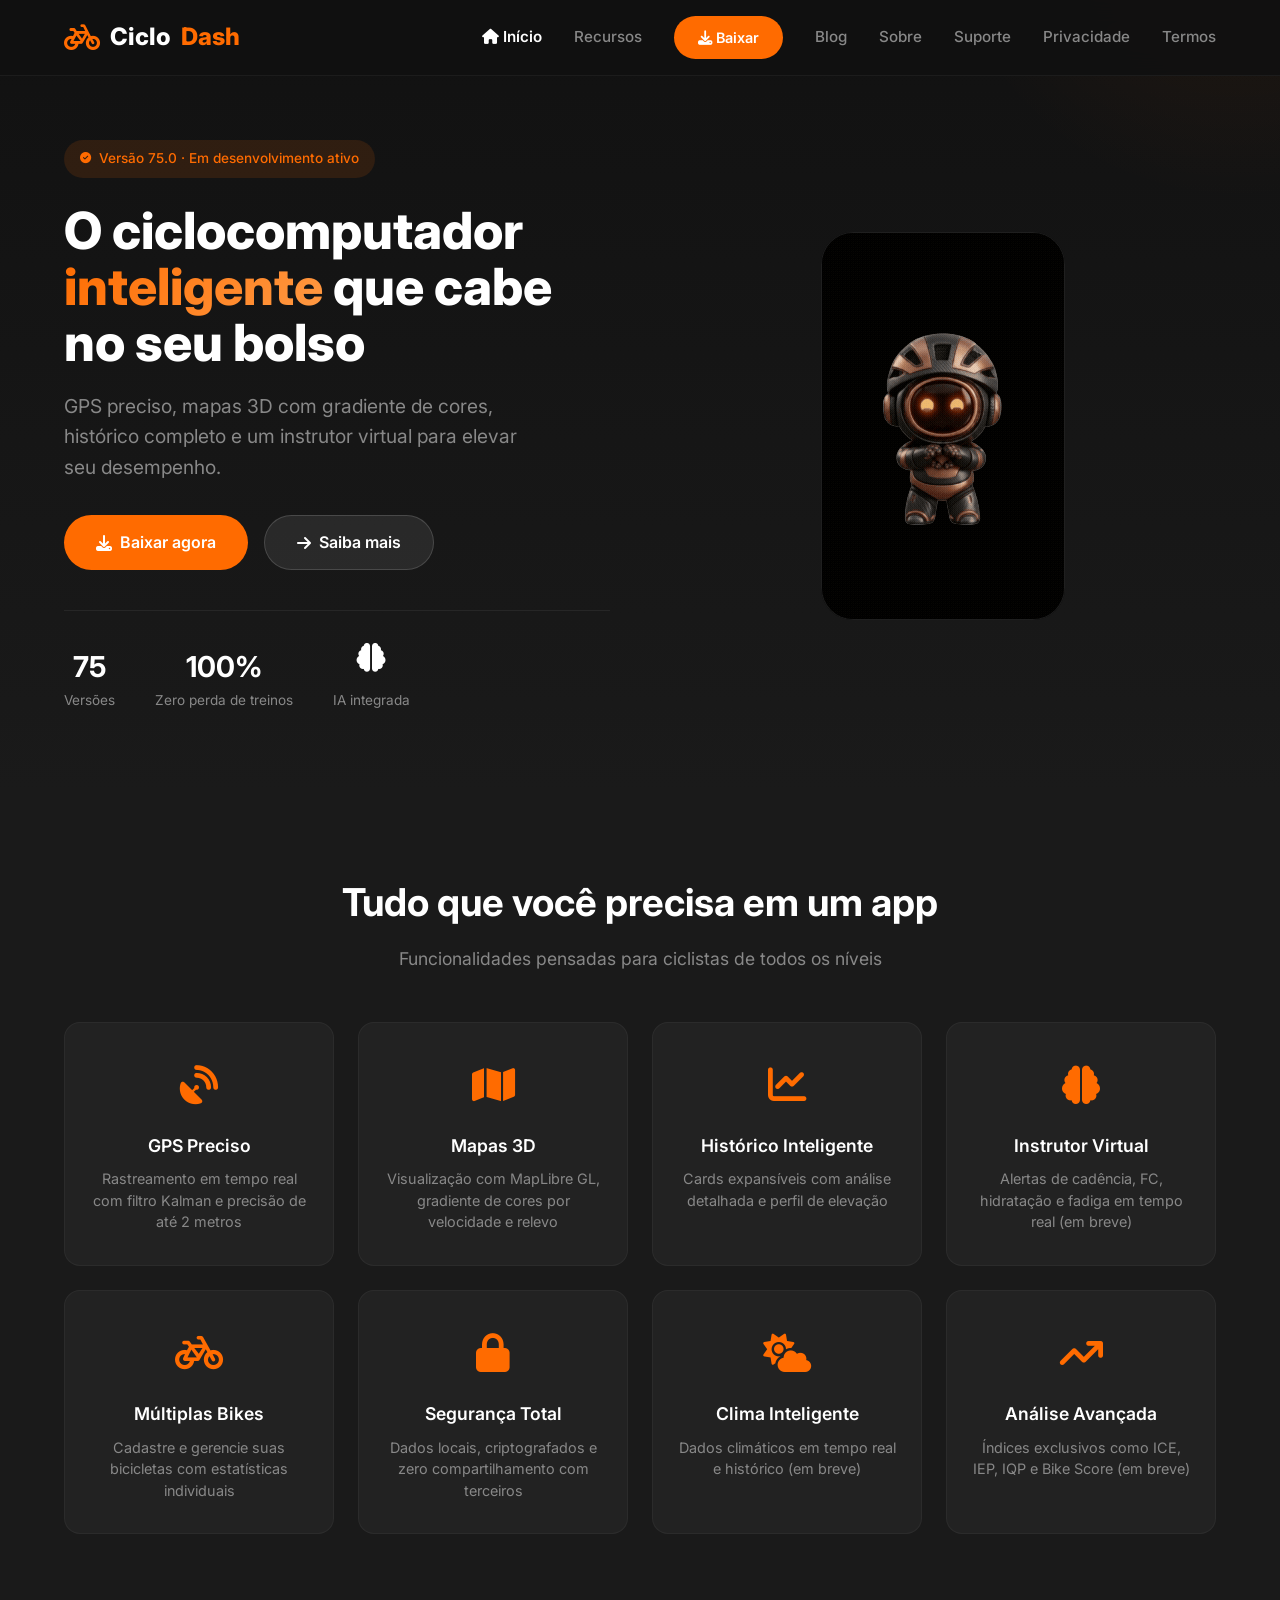
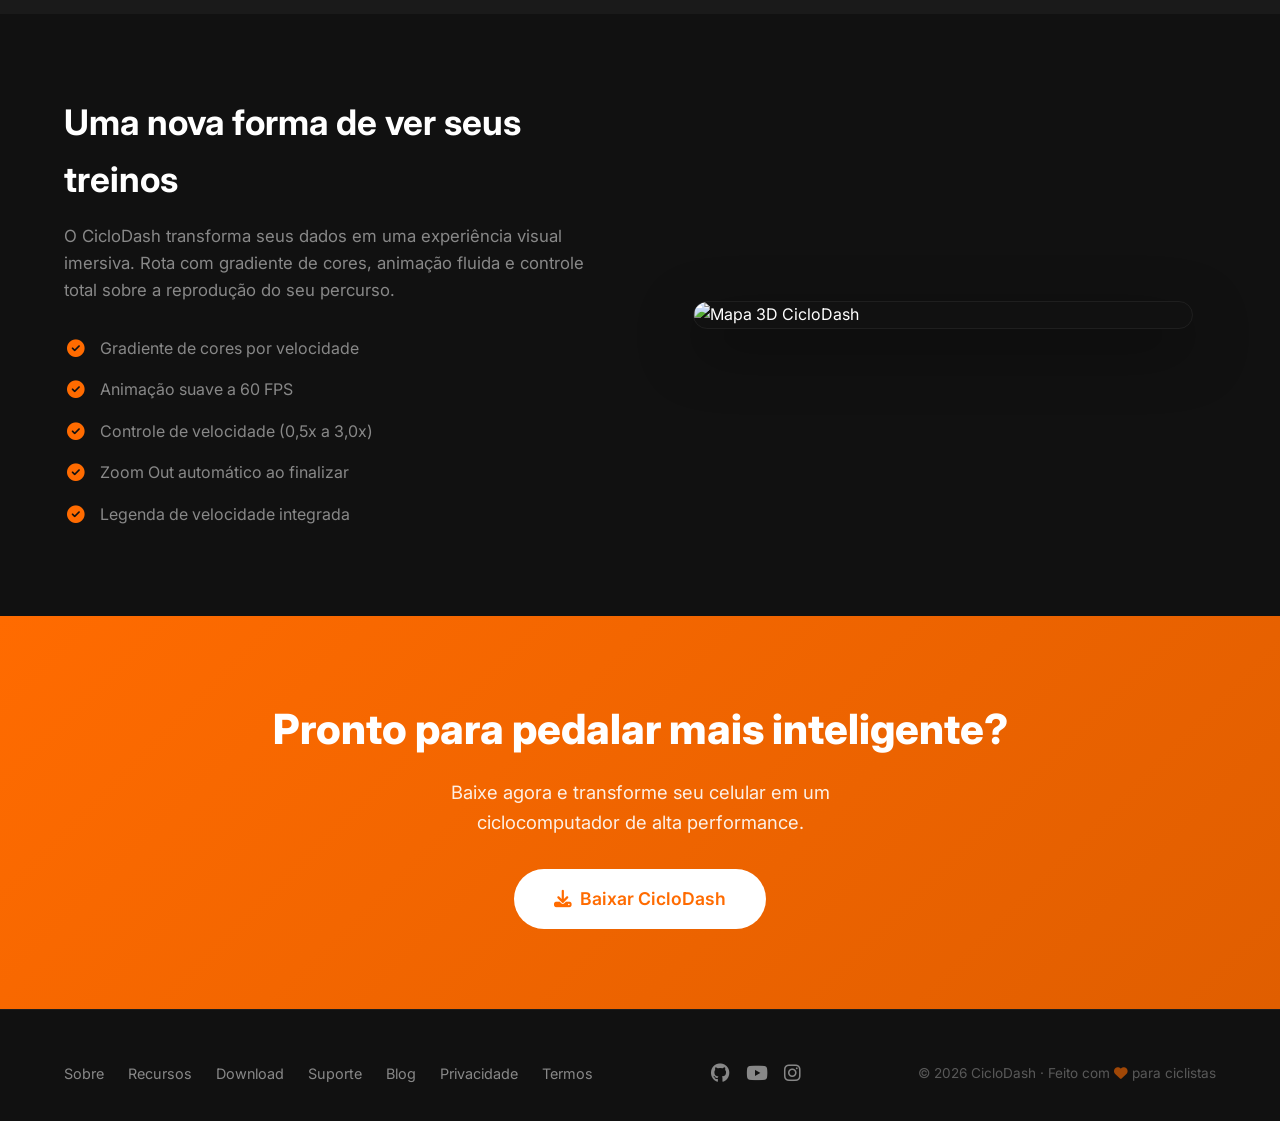
==== index.html @ 1cca7289 "Versão final do tradutor escuro sem barra branca" ====
<!DOCTYPE html>
<html lang="pt-BR">

<!-- ════════════════════════════════════════════════════════════
HEADER
════════════════════════════════════════════════════════════ -->

<head>
    <meta property="og:title" content="CicloDash - Ciclocomputador Inteligente" />
    <meta property="og:description"
        content="GPS preciso, mapas 3D com gradiente de cores e IA para elevar seu desempenho." />
    <meta property="og:image" content="https://leivas.github.io/ciclodash-site/assets/images/app-screenshot.png" />
    <meta property="og:url" content="https://leivas.github.io/ciclodash-site/" />
    <meta charset="UTF-8" />
    <meta name="viewport" content="width=device-width, initial-scale=1.0" />
    <title>CicloDash · Ciclocomputador inteligente</title>
    <meta name="description"
        content="CicloDash é o ciclocomputador inteligente que cabe no seu bolso. GPS, mapas 3D, histórico e IA para ciclistas." />
    <link rel="icon" type="image/svg+xml" href="assets/favicon.svg" />

    <!-- Google Fonts -->
    <link rel="preconnect" href="https://fonts.googleapis.com" />
    <link rel="preconnect" href="https://fonts.gstatic.com" crossorigin />
    <link
        href="https://fonts.googleapis.com/css2?family=Inter:opsz,wght@14..32,400;14..32,600;14..32,700;14..32,800&display=swap"
        rel="stylesheet" />

    <!-- Font Awesome 6 (ícones) -->
    <link rel="stylesheet" href="https://cdnjs.cloudflare.com/ajax/libs/font-awesome/6.5.0/css/all.min.css" />

    <!-- CONEXÃO COM O ARQUIVO CSS EXTERNO (AQUI ESTÁ A CORREÇÃO) -->
    <link rel="stylesheet" href="css/style.css" />
</head>

<body>
    <header class="header">
        <div class="container">
            <a href="index.html" class="logo">
                <i class="fas fa-bicycle"></i>
                Ciclo<span>Dash</span>
            </a>
            <nav class="nav" id="mainNav">
                <a href="index.html" class="active"><i class="fas fa-house"></i> Início</a>
                <a href="recursos.html">Recursos</a>
                <a href="download.html" class="btn-nav"><i class="fas fa-download"></i> Baixar</a>
                <a href="blog.html">Blog</a>
                <a href="sobre.html">Sobre</a>
                <a href="suporte.html">Suporte</a>                
                <a href="privacidade.html">Privacidade</a>
                <a href="termos.html">Termos</a>
            </nav>
            <button class="mobile-toggle" id="mobileToggle" aria-label="Menu">
                <i class="fas fa-bars"></i>
            </button>
        </div>
    </header>

    <!-- ════════════════════════════════════════════════════════════
         HERO
         ════════════════════════════════════════════════════════════ -->
    <section class="hero">
        <div class="container">
            <div class="hero-content">
                <div class="hero-badge">
                    <i class="fas fa-circle-check"></i>
                    Versão 75.0 · Em desenvolvimento ativo
                </div>

                <h1>
                    O ciclocomputador<br />
                    <span class="highlight">inteligente</span> que cabe<br />
                    no seu bolso
                </h1>

                <p>
                    GPS preciso, mapas 3D com gradiente de cores, histórico completo
                    e um instrutor virtual para elevar seu desempenho.
                </p>

                <div class="hero-actions">
                    <a href="download.html" class="btn btn-primary">
                        <i class="fas fa-download"></i> Baixar agora
                    </a>
                    <a href="recursos.html" class="btn btn-secondary">
                        <i class="fas fa-arrow-right"></i> Saiba mais
                    </a>
                </div>

                <div class="hero-stats">
                    <div class="stat">
                        <div class="stat-value">75</div>
                        <div class="stat-label">Versões</div>
                    </div>
                    <div class="stat">
                        <div class="stat-value">100%</div>
                        <div class="stat-label">Zero perda de treinos</div>
                    </div>
                    <div class="stat">
                        <span class="fi-icon"><i class="fas fa-brain"></i></span>
                        <div class="stat-label">IA integrada</div>
                    </div>
                </div>
            </div>

            <div class="hero-image">
                <div class="gif-wrapper">
                    <img src="assets/images/gifs/Gif_5.gif" alt="CicloDash app animado" class="phone-mockup" />
                </div>
            </div>
        </div>
    </section>

    <!-- ════════════════════════════════════════════════════════════
         FEATURES
         ════════════════════════════════════════════════════════════ -->
    <section class="features">
        <div class="container">
            <div class="section-header">
                <h2>Tudo que você precisa em um app</h2>
                <p>Funcionalidades pensadas para ciclistas de todos os níveis</p>
            </div>

            <div class="features-grid">
                <div class="feature-card">
                    <span class="icon"><i class="fas fa-satellite-dish"></i></span>
                    <h3>GPS Preciso</h3>
                    <p>Rastreamento em tempo real com filtro Kalman e precisão de até 2 metros</p>
                </div>

                <div class="feature-card">
                    <span class="icon"><i class="fas fa-map"></i></span>
                    <h3>Mapas 3D</h3>
                    <p>Visualização com MapLibre GL, gradiente de cores por velocidade e relevo</p>
                </div>

                <div class="feature-card">
                    <span class="icon"><i class="fas fa-chart-line"></i></span>
                    <h3>Histórico Inteligente</h3>
                    <p>Cards expansíveis com análise detalhada e perfil de elevação</p>
                </div>

                <div class="feature-card">
                    <span class="icon"><i class="fas fa-brain"></i></span>
                    <h3>Instrutor Virtual</h3>
                    <p>Alertas de cadência, FC, hidratação e fadiga em tempo real (em breve)</p>
                </div>

                <div class="feature-card">
                    <span class="icon"><i class="fas fa-bicycle"></i></span>
                    <h3>Múltiplas Bikes</h3>
                    <p>Cadastre e gerencie suas bicicletas com estatísticas individuais</p>
                </div>

                <div class="feature-card">
                    <span class="icon"><i class="fas fa-lock"></i></span>
                    <h3>Segurança Total</h3>
                    <p>Dados locais, criptografados e zero compartilhamento com terceiros</p>
                </div>

                <div class="feature-card">
                    <span class="icon"><i class="fas fa-cloud-sun"></i></span>
                    <h3>Clima Inteligente</h3>
                    <p>Dados climáticos em tempo real e histórico (em breve)</p>
                </div>

                <div class="feature-card">
                    <span class="icon"><i class="fas fa-arrow-trend-up"></i></span>
                    <h3>Análise Avançada</h3>
                    <p>Índices exclusivos como ICE, IEP, IQP e Bike Score (em breve)</p>
                </div>
            </div>
        </div>
    </section>

    <!-- ════════════════════════════════════════════════════════════
         SCREENSHOT
         ════════════════════════════════════════════════════════════ -->
    <section class="screenshot-section">
        <div class="container">
            <div class="content">
                <h2>Uma nova forma de ver seus treinos</h2>
                <p>
                    O CicloDash transforma seus dados em uma experiência visual imersiva.
                    Rota com gradiente de cores, animação fluida e controle total sobre
                    a reprodução do seu percurso.
                </p>

                <ul class="feature-list">
                    <li><i class="fas fa-check-circle"></i> Gradiente de cores por velocidade</li>
                    <li><i class="fas fa-check-circle"></i> Animação suave a 60 FPS</li>
                    <li><i class="fas fa-check-circle"></i> Controle de velocidade (0,5x a 3,0x)</li>
                    <li><i class="fas fa-check-circle"></i> Zoom Out automático ao finalizar</li>
                    <li><i class="fas fa-check-circle"></i> Legenda de velocidade integrada</li>
                </ul>
            </div>

            <div class="image">
                <img src="assets/images/map-preview.png" alt="Mapa 3D CicloDash" />
            </div>
        </div>
    </section>

    <!-- ════════════════════════════════════════════════════════════
         CTA
         ════════════════════════════════════════════════════════════ -->
    <section class="cta-section">
        <div class="container">
            <h2>Pronto para pedalar mais inteligente?</h2>
            <p>Baixe agora e transforme seu celular em um ciclocomputador de alta performance.</p>
            <a href="download.html" class="btn">
                <i class="fas fa-download"></i> Baixar CicloDash
            </a>
        </div>
    </section>
    <!-- ════════════════════════════════════════════════════════════
             FOOTER
             ════════════════════════════════════════════════════════════ -->
    <footer class="footer">
        <div class="container">
            <div class="footer-links">
                <a href="sobre.html">Sobre</a>
                <a href="recursos.html">Recursos</a>
                <a href="download.html">Download</a>
                <a href="suporte.html">Suporte</a>
                <a href="blog.html">Blog</a>
                <a href="privacidade.html">Privacidade</a>
                <a href="termos.html">Termos</a>
            </div>

            <div class="footer-social">
                <a href="#" aria-label="GitHub"><i class="fab fa-github"></i></a>
                <a href="#" aria-label="YouTube"><i class="fab fa-youtube"></i></a>
                <a href="#" aria-label="Instagram"><i class="fab fa-instagram"></i></a>
            </div>

            <div class="footer-copy">
                &copy; 2026 CicloDash · Feito com <i class="fas fa-heart" style="color:var(--orange);"></i> para
                ciclistas
            </div>
        </div>
    </footer>

    <!-- ════════════════════════════════════════════════════════════
         JAVASCRIPT
         ════════════════════════════════════════════════════════════ -->
    <script>
        // ─── MENU MOBILE ──────────────────────────────────────────
        const mobileToggle = document.getElementById('mobileToggle');
        const mainNav = document.getElementById('mainNav');

        mobileToggle.addEventListener('click', () => {
            mainNav.classList.toggle('open');
        });

        // Fecha o menu ao clicar em um link
        document.querySelectorAll('.nav a').forEach(link => {
            link.addEventListener('click', () => {
                mainNav.classList.remove('open');
            });
        });

        // ─── ANIMAÇÃO DE ENTRADA DOS CARDS ──────────────────────
        const observer = new IntersectionObserver((entries) => {
            entries.forEach((entry, index) => {
                if (entry.isIntersecting) {
                    setTimeout(() => {
                        entry.target.style.opacity = '1';
                        entry.target.style.transform = 'translateY(0)';
                    }, index * 80);
                }
            });
        }, { threshold: 0.1 });

        document.querySelectorAll('.feature-card').forEach((card, i) => {
            card.style.opacity = '0';
            card.style.transform = 'translateY(24px)';
            card.style.transition = 'opacity 0.6s ease, transform 0.6s ease';
            observer.observe(card);
        });

        // ─── HERO BADGE ANIMATION ────────────────────────────────
        console.log('🚴 CicloDash · O ciclocomputador inteligente');
        console.log('📊 Versão 75.0 · Em desenvolvimento ativo');
        console.log('🔗 https://ciclodash.com.br');
    </script>

</body>

</html>
---- css/style.css ----
/* ─── CORREÇÃO BACKDROP-FILTER (SAFARI) ─────────────────────── */
.header {
    -webkit-backdrop-filter: blur(12px);
    backdrop-filter: blur(12px);
}

/* ─── RESET E VARIÁVEIS ──────────────────────────────────────── */
* {
    margin: 0;
    padding: 0;
    box-sizing: border-box;
}

:root {
    --orange: #FF6B00;
    --orange-hover: #E05E00;
    --black: #111111;
    --dark: #1A1A1A;
    --gray: #444444;
    --gray-light: #888888;
    --white: #FFFFFF;
    --off-white: #F5F5F5;
    --radius: 16px;
    --radius-sm: 8px;
    --shadow: 0 8px 32px rgba(0, 0, 0, 0.15);
    --transition: all 0.3s ease;
}

/* ─── DESTAQUE DO MENU ATIVO ────────────────────────────────── */
.nav a.active {
    color: var(--white);
    font-weight: 600;
}

html {
    scroll-behavior: smooth;
}

body {
    font-family: 'Inter', -apple-system, BlinkMacSystemFont, sans-serif;
    background: var(--black);
    color: var(--white);
    line-height: 1.6;
    -webkit-font-smoothing: antialiased;
}

a {
    color: var(--orange);
    text-decoration: none;
    transition: var(--transition);
}

a:hover {
    color: var(--orange-hover);
}

.container {
    max-width: 1200px;
    margin: 0 auto;
    padding: 0 24px;
}

/* ─── BOTÕES (GLOBAL) ────────────────────────────────────────── */
.btn {
    display: inline-flex;
    align-items: center;
    gap: 8px;
    padding: 14px 32px;
    border-radius: 50px;
    font-weight: 600;
    font-size: 1rem;
    border: none;
    cursor: pointer;
    transition: var(--transition);
    text-decoration: none;
}

.btn-primary {
    background: var(--orange);
    color: var(--white);
}

.btn-primary:hover {
    background: var(--orange-hover);
    color: var(--white);
    transform: translateY(-2px);
    box-shadow: 0 8px 24px rgba(255, 107, 0, 0.35);
}

.btn-secondary {
    background: rgba(255, 255, 255, 0.08);
    color: var(--white);
    border: 1px solid rgba(255, 255, 255, 0.15);
}

.btn-secondary:hover {
    background: rgba(255, 255, 255, 0.15);
    color: var(--white);
}

.btn-outline {
    background: transparent;
    color: var(--orange);
    border: 2px solid var(--orange);
}

.btn-outline:hover {
    background: var(--orange);
    color: var(--white);
}

/* ─── HEADER (GLOBAL) ────────────────────────────────────────── */
.header {
    position: fixed;
    top: 0;
    left: 0;
    right: 0;
    z-index: 1000;
    background: rgba(17, 17, 17, 0.92);
    border-bottom: 1px solid rgba(255, 255, 255, 0.05);
    padding: 16px 0;
}

.header .container {
    display: flex;
    align-items: center;
    justify-content: space-between;
}

.logo {
    display: flex;
    align-items: center;
    gap: 10px;
    font-size: 1.5rem;
    font-weight: 800;
    color: var(--white);
    text-decoration: none;
}

.logo i {
    color: var(--orange);
    font-size: 1.8rem;
}

.logo span {
    color: var(--orange);
}

.nav {
    display: flex;
    align-items: center;
    gap: 32px;
}

.nav a {
    color: var(--gray-light);
    font-weight: 500;
    font-size: 0.95rem;
    transition: var(--transition);
}

.nav a:hover {
    color: var(--white);
}

.nav .btn-nav {
    padding: 10px 24px;
    border-radius: 50px;
    background: var(--orange);
    color: var(--white);
    font-weight: 600;
    font-size: 0.9rem;
    transition: var(--transition);
}

.nav .btn-nav:hover {
    background: var(--orange-hover);
    transform: translateY(-1px);
}

.mobile-toggle {
    display: none;
    font-size: 1.5rem;
    color: var(--white);
    background: none;
    border: none;
    cursor: pointer;
}

/* ─── PAGE HEADER (Para todas as páginas internas) ──────────── */
.page-header {
    padding: 130px 0 40px;
    background: var(--black);
    border-bottom: 1px solid rgba(255, 255, 255, 0.05);
}

.page-header .breadcrumb {
    color: var(--gray-light);
    font-size: 0.9rem;
    margin-bottom: 12px;
}

.page-header .breadcrumb a {
    color: var(--gray-light);
}

.page-header .breadcrumb a:hover {
    color: var(--white);
}

.page-header h1 {
    font-size: 2.8rem;
    font-weight: 800;
    margin-bottom: 8px;
}

.page-header p {
    font-size: 1.15rem;
    color: var(--gray-light);
    max-width: 600px;
}

/* ─── HERO (Index) ───────────────────────────────────────────── */
.hero {
    padding: 140px 0 80px;
    background: linear-gradient(180deg, var(--black) 0%, var(--dark) 100%);
    position: relative;
    overflow: hidden;
}

.hero::before {
    content: '';
    position: absolute;
    top: -50%;
    right: -20%;
    width: 600px;
    height: 600px;
    background: radial-gradient(circle, rgba(255, 107, 0, 0.08) 0%, transparent 70%);
    border-radius: 50%;
    pointer-events: none;
}

.hero .container {
    display: grid;
    grid-template-columns: 1fr 1fr;
    gap: 60px;
    align-items: center;
    position: relative;
    z-index: 1;
}

.hero-content h1 {
    font-size: 3.2rem;
    font-weight: 800;
    line-height: 1.1;
    margin-bottom: 20px;
}

.hero-content h1 .highlight {
    background: linear-gradient(135deg, var(--orange), #FF9A44);
    -webkit-background-clip: text;
    -webkit-text-fill-color: transparent;
    background-clip: text;
}

.hero-content p {
    font-size: 1.2rem;
    color: var(--gray-light);
    max-width: 480px;
    margin-bottom: 32px;
}

.hero-actions {
    display: flex;
    flex-wrap: wrap;
    gap: 16px;
}

.hero-badge {
    display: inline-flex;
    align-items: center;
    gap: 8px;
    background: rgba(255, 107, 0, 0.12);
    color: var(--orange);
    padding: 8px 16px;
    border-radius: 50px;
    font-size: 0.85rem;
    font-weight: 500;
    margin-bottom: 24px;
}

.hero-badge i {
    font-size: 0.7rem;
}

.hero-stats {
    display: flex;
    gap: 40px;
    margin-top: 40px;
    padding-top: 32px;
    border-top: 1px solid rgba(255, 255, 255, 0.06);
}

.hero-stats .stat {
    text-align: left;
}

.hero-stats .stat-value {
    font-size: 1.8rem;
    font-weight: 700;
    color: var(--white);
}

.hero-stats .stat-label {
    font-size: 0.85rem;
    color: var(--gray-light);
}

.hero-image {
    display: flex;
    justify-content: center;
    align-items: center;
}

.hero-image .phone-mockup {
    width: 100%;
    max-width: 200px;
    border-radius: 32px;
    box-shadow: 0 20px 60px rgba(0, 0, 0, 0.5);
    border: 1px solid rgba(255, 255, 255, 0.06);
}

.gif-wrapper {
    background-color: #111111;
    /* Fundo preto igual ao do site */
    border-radius: 32px;
    display: inline-block;
    padding: 0;
    overflow: hidden;
    /* Para garantir que o wrapper fique centralizado igual ao texto */
    margin: 0 auto;
}

.gif-wrapper .phone-mockup {
    max-width: 270px;
    border-radius: 32px;
    display: block;
}

/* ─── FEATURES (Index) ───────────────────────────────────────── */
.features {
    padding: 80px 0;
    background: var(--dark);
}

.section-header {
    text-align: center;
    margin-bottom: 48px;
}

.section-header h2 {
    font-size: 2.4rem;
    font-weight: 700;
    margin-bottom: 12px;
}

.section-header p {
    color: var(--gray-light);
    font-size: 1.1rem;
    max-width: 600px;
    margin: 0 auto;
}

.features-grid {
    display: grid;
    grid-template-columns: repeat(4, 1fr);
    gap: 24px;
}

.feature-card {
    background: rgba(255, 255, 255, 0.04);
    border-radius: var(--radius);
    padding: 32px 24px;
    text-align: center;
    transition: var(--transition);
    border: 1px solid rgba(255, 255, 255, 0.04);
}

.feature-card:hover {
    background: rgba(255, 255, 255, 0.08);
    transform: translateY(-4px);
    border-color: rgba(255, 107, 0, 0.15);
}

.feature-card .icon {
    font-size: 2.4rem;
    color: var(--orange);
    margin-bottom: 16px;
    display: block;
}

.feature-card h3 {
    font-size: 1.1rem;
    font-weight: 600;
    margin-bottom: 8px;
}

.feature-card p {
    font-size: 0.9rem;
    color: var(--gray-light);
    line-height: 1.5;
}

/* ─── SCREENSHOT (Index) ─────────────────────────────────────── */
.screenshot-section {
    padding: 80px 0;
    background: var(--black);
}

.screenshot-section .container {
    display: grid;
    grid-template-columns: 1fr 1fr;
    gap: 60px;
    align-items: center;
}

.screenshot-section .content h2 {
    font-size: 2.2rem;
    font-weight: 700;
    margin-bottom: 16px;
}

.screenshot-section .content p {
    color: var(--gray-light);
    font-size: 1.05rem;
    margin-bottom: 24px;
}

.screenshot-section .content .feature-list {
    list-style: none;
    padding: 0;
}

.screenshot-section .content .feature-list li {
    padding: 8px 0;
    display: flex;
    align-items: center;
    gap: 12px;
    color: var(--gray-light);
}

.screenshot-section .content .feature-list li i {
    color: var(--orange);
    font-size: 1.1rem;
    width: 24px;
    text-align: center;
}

.screenshot-section .image {
    display: flex;
    justify-content: center;
}

.screenshot-section .image img {
    width: 100%;
    max-width: 500px;
    border-radius: 24px;
    box-shadow: 0 20px 60px rgba(0, 0, 0, 0.4);
    border: 1px solid rgba(255, 255, 255, 0.06);
}

/* ─── CTA (Index) ────────────────────────────────────────────── */
.cta-section {
    padding: 80px 0;
    background: linear-gradient(135deg, var(--orange), #E05E00);
    text-align: center;
}

.cta-section h2 {
    font-size: 2.6rem;
    font-weight: 800;
    margin-bottom: 16px;
}

.cta-section p {
    font-size: 1.15rem;
    opacity: 0.9;
    max-width: 500px;
    margin: 0 auto 32px;
}

.cta-section .btn {
    background: var(--white);
    color: var(--orange);
    font-size: 1.1rem;
    padding: 16px 40px;
}

.cta-section .btn:hover {
    background: var(--off-white);
    transform: translateY(-2px);
    box-shadow: 0 8px 32px rgba(0, 0, 0, 0.2);
}

.cta-section .btn i {
    font-size: 1.1rem;
}

/* ─── FOOTER (GLOBAL) ────────────────────────────────────────── */
.footer {
    padding: 48px 0 32px;
    background: var(--black);
    border-top: 1px solid rgba(255, 255, 255, 0.05);
}

.footer .container {
    display: flex;
    justify-content: space-between;
    align-items: center;
    flex-wrap: wrap;
    gap: 24px;
}

.footer-links {
    display: flex;
    gap: 24px;
}

.footer-links a {
    color: var(--gray-light);
    font-size: 0.9rem;
}

.footer-links a:hover {
    color: var(--white);
}

.footer-social {
    display: flex;
    gap: 16px;
}

.footer-social a {
    color: var(--gray-light);
    font-size: 1.2rem;
    transition: var(--transition);
}

.footer-social a:hover {
    color: var(--orange);
}

.footer-copy {
    color: var(--gray-light);
    font-size: 0.85rem;
    opacity: 0.6;
}

/* ─── ESTILOS PÁGINA SOBRE ───────────────────────────────────── */
.about-page {
    padding: 40px 0 80px;
}

.about-section {
    margin-bottom: 64px;
}

.about-section h2 {
    display: flex;
    align-items: center;
    gap: 12px;
    font-size: 2rem;
    font-weight: 700;
    margin-bottom: 24px;
}

.about-section h2 i {
    color: var(--orange);
}

.about-section>p {
    color: var(--gray-light);
    max-width: 700px;
}

.vision-box {
    background: rgba(255, 255, 255, 0.03);
    border-left: 4px solid var(--orange);
    padding: 24px;
    border-radius: 0 var(--radius) var(--radius) 0;
    margin-bottom: 24px;
}

.vision-box .quote {
    font-size: 1.3rem;
    font-weight: 600;
    color: var(--white);
    margin-bottom: 8px;
    font-style: italic;
}

.vision-box .author {
    color: var(--gray-light);
    font-size: 0.95rem;
}

.roadmap {
    display: flex;
    flex-direction: column;
    gap: 16px;
}

.roadmap-item {
    background: rgba(255, 255, 255, 0.03);
    border: 1px solid rgba(255, 255, 255, 0.06);
    border-radius: var(--radius);
    padding: 24px;
    transition: var(--transition);
}

.roadmap-item:hover {
    border-color: rgba(255, 107, 0, 0.15);
    background: rgba(255, 255, 255, 0.05);
}

.roadmap-item .version {
    display: inline-block;
    background: rgba(255, 107, 0, 0.1);
    color: var(--orange);
    font-weight: 600;
    font-size: 0.85rem;
    padding: 2px 12px;
    border-radius: 50px;
    margin-bottom: 8px;
}

.roadmap-item h4 {
    font-size: 1.15rem;
    margin-bottom: 4px;
}

.roadmap-item p {
    color: var(--gray-light);
    font-size: 0.95rem;
    margin-bottom: 12px;
}

.status {
    display: inline-flex;
    align-items: center;
    gap: 6px;
    font-size: 0.85rem;
    font-weight: 500;
}

.status.done {
    color: #4ade80;
}

.status.in-progress {
    color: #facc15;
}

.status.planning {
    color: var(--gray-light);
}

.tech-grid {
    display: grid;
    grid-template-columns: repeat(auto-fill, minmax(160px, 1fr));
    gap: 16px;
}

.tech-item {
    background: rgba(255, 255, 255, 0.03);
    border: 1px solid rgba(255, 255, 255, 0.06);
    border-radius: var(--radius);
    padding: 24px 16px;
    text-align: center;
    transition: var(--transition);
}

.tech-item:hover {
    border-color: rgba(255, 107, 0, 0.15);
}

.tech-item .tech-icon {
    font-size: 2rem;
    color: var(--orange);
    display: block;
    margin-bottom: 12px;
}

.tech-item h4 {
    font-size: 1rem;
    margin-bottom: 4px;
}

.tech-item p {
    color: var(--gray-light);
    font-size: 0.85rem;
}

.team-grid {
    display: grid;
    grid-template-columns: repeat(auto-fill, minmax(180px, 1fr));
    gap: 24px;
}

.team-member {
    background: rgba(255, 255, 255, 0.03);
    border: 1px solid rgba(255, 255, 255, 0.06);
    border-radius: var(--radius);
    padding: 32px 16px;
    text-align: center;
    transition: var(--transition);
}

.team-member:hover {
    border-color: rgba(255, 107, 0, 0.15);
    transform: translateY(-4px);
}

.team-member .avatar {
    font-size: 3rem;
    color: var(--gray);
    margin-bottom: 12px;
}

.team-member h4 {
    font-size: 1.1rem;
    margin-bottom: 4px;
}

.team-member p {
    color: var(--gray-light);
    font-size: 0.9rem;
}

/* ─── ESTILOS PÁGINA DOWNLOAD ────────────────────────────────── */
.download-page {
    padding: 40px 0 80px;
}

.download-grid {
    display: grid;
    grid-template-columns: repeat(2, 1fr);
    gap: 24px;
    margin-bottom: 48px;
}

.download-card {
    background: rgba(255, 255, 255, 0.03);
    border: 1px solid rgba(255, 255, 255, 0.06);
    border-radius: var(--radius);
    padding: 32px;
    transition: var(--transition);
    position: relative;
}

.download-card:hover {
    border-color: rgba(255, 107, 0, 0.15);
    background: rgba(255, 255, 255, 0.05);
    transform: translateY(-4px);
}

.download-card .icon {
    font-size: 2.5rem;
    color: var(--orange);
    display: block;
    margin-bottom: 12px;
}

.download-card .version-badge {
    display: inline-block;
    background: rgba(255, 255, 255, 0.06);
    padding: 2px 10px;
    border-radius: 50px;
    font-size: 0.75rem;
    color: var(--gray-light);
    position: absolute;
    top: 24px;
    right: 24px;
}

.download-card .version-badge i {
    margin-right: 4px;
}

.download-card h3 {
    font-size: 1.4rem;
    font-weight: 700;
    margin-bottom: 8px;
}

.download-card p {
    color: var(--gray-light);
    margin-bottom: 20px;
}

.btn-google {
    background: #1A1A1A;
    border: 1px solid rgba(255, 255, 255, 0.1);
    color: var(--white);
}

.btn-google:hover {
    background: #2A2A2A;
    color: var(--white);
}

.btn-apk {
    background: var(--orange);
    color: var(--white);
}

.btn-apk:hover {
    background: var(--orange-hover);
    color: var(--white);
}

.requirements {
    margin-bottom: 48px;
    background: rgba(255, 255, 255, 0.02);
    border-radius: var(--radius);
    padding: 32px;
    border: 1px solid rgba(255, 255, 255, 0.04);
}

.requirements h3 {
    display: flex;
    align-items: center;
    gap: 12px;
    font-size: 1.4rem;
    margin-bottom: 20px;
}

.requirements h3 i {
    color: var(--orange);
}

.req-grid {
    display: grid;
    grid-template-columns: repeat(auto-fill, minmax(200px, 1fr));
    gap: 12px;
}

.req-item {
    display: flex;
    align-items: center;
    gap: 12px;
    padding: 8px 12px;
    background: rgba(255, 255, 255, 0.02);
    border-radius: var(--radius-sm);
    color: var(--gray-light);
    font-size: 0.95rem;
}

.req-item i {
    color: var(--orange);
    width: 20px;
    text-align: center;
}

.req-item span {
    color: var(--white);
}

.instructions {
    display: grid;
    grid-template-columns: repeat(4, 1fr);
    gap: 24px;
    margin-bottom: 48px;
}

.step {
    background: rgba(255, 255, 255, 0.03);
    border: 1px solid rgba(255, 255, 255, 0.06);
    border-radius: var(--radius);
    padding: 24px;
    text-align: center;
    position: relative;
    transition: var(--transition);
}

.step:hover {
    border-color: rgba(255, 107, 0, 0.15);
    transform: translateY(-4px);
}

.step .num {
    display: flex;
    align-items: center;
    justify-content: center;
    width: 40px;
    height: 40px;
    background: rgba(255, 107, 0, 0.1);
    color: var(--orange);
    font-weight: 700;
    font-size: 1.2rem;
    border-radius: 50%;
    margin: 0 auto 12px;
}

.step h4 {
    font-size: 1rem;
    margin-bottom: 4px;
}

.step p {
    color: var(--gray-light);
    font-size: 0.9rem;
}

.qr-section {
    display: flex;
    justify-content: space-between;
    align-items: center;
    background: rgba(255, 255, 255, 0.02);
    border-radius: var(--radius);
    padding: 32px;
    border: 1px solid rgba(255, 255, 255, 0.04);
    gap: 24px;
}

.qr-content h3 {
    display: flex;
    align-items: center;
    gap: 12px;
    font-size: 1.4rem;
    margin-bottom: 8px;
}

.qr-content p {
    color: var(--gray-light);
    max-width: 400px;
}

.qr-placeholder {
    display: flex;
    align-items: center;
    justify-content: center;
    width: 100px;
    height: 100px;
    background: var(--white);
    border-radius: var(--radius-sm);
    color: var(--black);
    font-size: 3rem;
    flex-shrink: 0;
}

/* ─── ESTILOS PÁGINA SUPORTE ─────────────────────────────────── */
.support-page {
    padding: 40px 0 80px;
}

.support-grid {
    display: grid;
    grid-template-columns: 1fr 1fr;
    gap: 48px;
    align-items: start;
}

.faq-section h2,
.form-section h2 {
    display: flex;
    align-items: center;
    gap: 12px;
    font-size: 1.8rem;
    font-weight: 700;
    margin-bottom: 24px;
}

.faq-section h2 i,
.form-section h2 i {
    color: var(--orange);
}

.faq-item {
    background: rgba(255, 255, 255, 0.03);
    border: 1px solid rgba(255, 255, 255, 0.06);
    border-radius: var(--radius-sm);
    margin-bottom: 12px;
    overflow: hidden;
    transition: var(--transition);
}

.faq-item:hover {
    border-color: rgba(255, 107, 0, 0.15);
}

.faq-question {
    display: flex;
    justify-content: space-between;
    align-items: center;
    padding: 16px 20px;
    font-weight: 500;
    cursor: pointer;
    -webkit-user-select: none;
    user-select: none;
}

.faq-question i {
    transition: transform 0.3s ease;
    color: var(--gray-light);
}

.faq-item.active .faq-question {
    color: var(--orange);
}

.faq-item.active .faq-question i {
    transform: rotate(180deg);
    color: var(--orange);
}

.faq-answer {
    max-height: 0;
    overflow: hidden;
    transition: max-height 0.3s ease, padding 0.3s ease;
    padding: 0 20px;
    color: var(--gray-light);
    font-size: 0.95rem;
    line-height: 1.5;
}

.faq-item.active .faq-answer {
    max-height: 200px;
    padding: 0 20px 16px 20px;
}

.form-section {
    background: rgba(255, 255, 255, 0.02);
    border: 1px solid rgba(255, 255, 255, 0.04);
    border-radius: var(--radius);
    padding: 32px;
}

.form-group {
    margin-bottom: 20px;
}

.form-group label {
    display: block;
    font-weight: 500;
    font-size: 0.95rem;
    margin-bottom: 6px;
}

.form-group input,
.form-group select,
.form-group textarea {
    width: 100%;
    padding: 12px 16px;
    background: rgba(255, 255, 255, 0.05);
    border: 1px solid rgba(255, 255, 255, 0.1);
    border-radius: var(--radius-sm);
    color: var(--white);
    font-family: inherit;
    font-size: 1rem;
    transition: var(--transition);
}

.form-group input:focus,
.form-group select:focus,
.form-group textarea:focus {
    outline: none;
    border-color: var(--orange);
    background: rgba(255, 255, 255, 0.08);
}

.form-group textarea {
    min-height: 120px;
    resize: vertical;
}

.form-group select option {
    background: var(--dark);
    color: var(--white);
}

.form-submit-row {
    display: flex;
    flex-wrap: wrap;
    align-items: center;
    justify-content: space-between;
    gap: 16px;
    margin-top: 8px;
}

.form-success {
    display: none;
    margin-top: 20px;
    padding: 16px 20px;
    background: rgba(74, 222, 128, 0.1);
    border: 1px solid rgba(74, 222, 128, 0.2);
    border-radius: var(--radius-sm);
    color: #4ade80;
    align-items: center;
    gap: 12px;
}

.form-success.show {
    display: flex;
}

.form-success i {
    font-size: 1.5rem;
}

/* ═══════════════════════════════════════════════════════════════
   ESTILOS PÁGINA TERMOS (Base para a próxima)
   ═══════════════════════════════════════════════════════════════ */
.termos-page {
    padding: 40px 0 80px;
}

/* ═══════════════════════════════════════════════════════════════
   ESTILOS PÁGINA RECURSOS 
   ═══════════════════════════════════════════════════════════════ */
.features-page {
    padding: 40px 0 80px;
}

.features-page .category {
    margin-bottom: 64px;
}

.features-page .category-header {
    display: flex;
    align-items: center;
    gap: 12px;
    margin-bottom: 24px;
}

.features-page .category-header .icon {
    font-size: 2rem;
    color: var(--orange);
}

.features-page .category-header h2 {
    font-size: 1.8rem;
    font-weight: 700;
}

.features-page .category-header .badge-count {
    background: rgba(255, 255, 255, 0.06);
    padding: 4px 12px;
    border-radius: 50px;
    font-size: 0.75rem;
    color: var(--gray-light);
    margin-left: 4px;
}

.features-grid-cat {
    display: flex;
    flex-direction: column;
    gap: 12px;
}

.feature-item {
    display: flex;
    gap: 16px;
    padding: 16px 20px;
    background: rgba(255, 255, 255, 0.02);
    border: 1px solid rgba(255, 255, 255, 0.04);
    border-radius: var(--radius-sm);
    transition: var(--transition);
}

.feature-item:hover {
    background: rgba(255, 255, 255, 0.04);
    border-color: rgba(255, 107, 0, 0.1);
}

.feature-item .fi-icon {
    color: var(--orange);
    font-size: 1.2rem;
    width: 28px;
    text-align: center;
    margin-top: 2px;
    flex-shrink: 0;
}

.feature-item .fi-content h4 {
    display: flex;
    flex-wrap: wrap;
    align-items: center;
    gap: 8px;
    font-weight: 600;
    font-size: 1.05rem;
    margin-bottom: 4px;
}

.feature-item .fi-content p {
    color: var(--gray-light);
    font-size: 0.95rem;
}

.fi-badge {
    display: inline-block;
    font-size: 0.65rem;
    font-weight: 600;
    padding: 2px 10px;
    border-radius: 50px;
    text-transform: uppercase;
    letter-spacing: 0.5px;
}

.fi-badge.available {
    background: rgba(74, 222, 128, 0.1);
    color: #4ade80;
    border: 1px solid rgba(74, 222, 128, 0.15);
}

.fi-badge.soon {
    background: rgba(250, 204, 21, 0.1);
    color: #facc15;
    border: 1px solid rgba(250, 204, 21, 0.15);
}

.fi-badge.planning {
    background: rgba(255, 255, 255, 0.05);
    color: var(--gray-light);
    border: 1px solid rgba(255, 255, 255, 0.1);
}

/* ═══════════════════════════════════════════════════════════════
   ESTILOS PÁGINA BLOG 
   ═══════════════════════════════════════════════════════════════ */
.blog-page {
    padding: 40px 0 80px;
}

.blog-grid {
    display: grid;
    grid-template-columns: repeat(auto-fill, minmax(320px, 1fr));
    gap: 24px;
}

.post-card {
    display: block;
    background: rgba(255, 255, 255, 0.02);
    border: 1px solid rgba(255, 255, 255, 0.06);
    border-radius: var(--radius);
    padding: 32px 28px;
    transition: var(--transition);
    color: var(--white);
    position: relative;
    text-decoration: none;
}

.post-card:hover {
    border-color: rgba(255, 107, 0, 0.2);
    background: rgba(255, 255, 255, 0.04);
    transform: translateY(-4px);
    box-shadow: var(--shadow);
}

.post-tag {
    display: inline-block;
    background: rgba(255, 107, 0, 0.1);
    color: var(--orange);
    padding: 4px 12px;
    border-radius: 50px;
    font-size: 0.7rem;
    font-weight: 600;
    text-transform: uppercase;
    letter-spacing: 0.5px;
    margin-bottom: 12px;
}

.post-meta {
    display: flex;
    gap: 16px;
    font-size: 0.8rem;
    color: var(--gray-light);
    margin-bottom: 12px;
}

.post-meta i {
    margin-right: 4px;
}

.post-card h3 {
    font-size: 1.3rem;
    font-weight: 700;
    margin-bottom: 8px;
    line-height: 1.3;
}

.post-card p {
    color: var(--gray-light);
    font-size: 0.95rem;
    margin-bottom: 16px;
    line-height: 1.5;
}

.post-card .read-more {
    display: inline-flex;
    align-items: center;
    gap: 6px;
    font-weight: 600;
    color: var(--orange);
    font-size: 0.9rem;
    transition: var(--transition);
}

.post-card .read-more i {
    transition: transform 0.2s ease;
}

.post-card:hover .read-more i {
    transform: translateX(4px);
}

/* ═══════════════════════════════════════════════════════════════
   ESTILOS PÁGINA PRIVACIDADE (NOVOS - BASEADO NO SEU HTML)
   ═══════════════════════════════════════════════════════════════ */
.privacy-page {
    padding: 40px 0 80px;
}

.privacy-content {
    max-width: 800px;
    margin: 0 auto;
}

.privacy-content h2 {
    display: flex;
    align-items: center;
    gap: 12px;
    font-size: 1.8rem;
    font-weight: 700;
    margin: 40px 0 16px;
    color: var(--white);
}

.privacy-content h2:first-of-type {
    margin-top: 0;
}

.privacy-content h2 i {
    color: var(--orange);
}

.privacy-content p {
    color: var(--gray-light);
    margin-bottom: 16px;
    line-height: 1.7;
}

.privacy-content ul {
    padding-left: 24px;
    color: var(--gray-light);
    margin-bottom: 24px;
}

.privacy-content ul li {
    margin-bottom: 8px;
}

.privacy-content ul li strong {
    color: var(--white);
}

/* Caixa de Destaque */
.highlight-box {
    display: flex;
    align-items: flex-start;
    gap: 16px;
    background: rgba(255, 107, 0, 0.06);
    border: 1px solid rgba(255, 107, 0, 0.12);
    border-radius: var(--radius);
    padding: 24px;
    margin-bottom: 40px;
}

.highlight-box i {
    font-size: 1.8rem;
    color: var(--orange);
    flex-shrink: 0;
    margin-top: 2px;
}

.highlight-box p {
    color: var(--white);
    margin-bottom: 0;
    font-size: 1.05rem;
}

.highlight-box p strong {
    color: var(--orange);
}

/* Tabela de Permissões */
.permissions-table {
    width: 100%;
    border-collapse: collapse;
    margin: 16px 0 24px;
    font-size: 0.95rem;
    border-radius: var(--radius-sm);
    overflow: hidden;
    border: 1px solid rgba(255, 255, 255, 0.06);
}

.permissions-table thead {
    background: rgba(255, 255, 255, 0.04);
    border-bottom: 1px solid rgba(255, 255, 255, 0.06);
}

.permissions-table th,
.permissions-table td {
    padding: 12px 16px;
    text-align: left;
}

.permissions-table th {
    font-weight: 600;
    color: var(--gray-light);
    font-size: 0.85rem;
    text-transform: uppercase;
    letter-spacing: 0.5px;
}

.permissions-table td {
    color: var(--gray-light);
    border-bottom: 1px solid rgba(255, 255, 255, 0.04);
}

.permissions-table tbody tr:last-child td {
    border-bottom: none;
}

.permissions-table td:first-child {
    color: var(--white);
    font-weight: 500;
    white-space: nowrap;
}


/* ─── RESPONSIVO (GLOBAL) ────────────────────────────────────── */
@media (max-width: 1024px) {
    .hero .container {
        grid-template-columns: 1fr;
        text-align: center;
    }

    .hero-content p {
        margin: 0 auto 32px;
    }

    .hero-actions {
        justify-content: center;
    }

    .hero-stats {
        justify-content: center;
    }

    .hero-image .phone-mockup {
        max-width: 320px;
    }

    .features-grid {
        grid-template-columns: repeat(2, 1fr);
    }

    .screenshot-section .container {
        grid-template-columns: 1fr;
        text-align: center;
    }

    .screenshot-section .content .feature-list {
        display: inline-block;
        text-align: left;
    }
}

@media (max-width: 900px) {
    .download-grid {
        grid-template-columns: 1fr;
    }

    .instructions {
        grid-template-columns: 1fr 1fr;
    }

    .support-grid {
        grid-template-columns: 1fr;
    }
}

@media (max-width: 768px) {
    .nav {
        display: none;
        flex-direction: column;
        gap: 16px;
        background: var(--dark);
        padding: 24px;
        border-radius: var(--radius);
        position: absolute;
        top: 70px;
        right: 16px;
        min-width: 200px;
        border: 1px solid rgba(255, 255, 255, 0.06);
    }

    .nav.open {
        display: flex;
    }

    .mobile-toggle {
        display: block;
    }

    .hero-content h1 {
        font-size: 2.2rem;
    }

    .hero-stats {
        flex-direction: column;
        gap: 16px;
        align-items: center;
    }

    .features-grid {
        grid-template-columns: 1fr;
    }

    .cta-section h2 {
        font-size: 2rem;
    }

    .footer .container {
        flex-direction: column;
        text-align: center;
    }

    .footer-links {
        flex-wrap: wrap;
        justify-content: center;
    }

    .page-header h1,
    .download-page h1,
    .about-section h2,
    .faq-section h2,
    .form-section h2,
    .privacy-content h2,
    .features-page .category-header h2,
    .post-card h3 {
        font-size: 1.8rem;
    }

    .features-page .category-header .badge-count {
        margin-left: 0;
    }

    .tech-grid {
        grid-template-columns: repeat(2, 1fr);
    }

    .team-grid {
        grid-template-columns: 1fr;
    }

    .qr-section {
        flex-direction: column;
        text-align: center;
    }

    .qr-content p {
        max-width: 100%;
    }

    .instructions {
        grid-template-columns: 1fr;
    }

    .req-grid {
        grid-template-columns: 1fr;
    }

    .form-submit-row {
        flex-direction: column;
        align-items: stretch;
    }

    .form-submit-row .btn {
        justify-content: center;
    }

    .blog-grid {
        grid-template-columns: 1fr;
    }

    .permissions-table {
        font-size: 0.85rem;
    }

    .permissions-table th,
    .permissions-table td {
        padding: 8px 12px;
    }

    .permissions-table td:first-child {
        white-space: normal;
    }

    .highlight-box {
        flex-direction: column;
        align-items: flex-start;
    }
}

@media (max-width: 480px) {
    .hero-content h1 {
        font-size: 1.8rem;
    }

    .hero-actions {
        flex-direction: column;
        align-items: center;
    }

    .hero-actions .btn {
        width: 100%;
        justify-content: center;
    }

    .download-card {
        padding: 24px;
    }

    .step {
        padding: 16px;
    }

    .form-section {
        padding: 20px;
    }

    .post-card {
        padding: 24px 20px;
    }
}

/* ─── CORREÇÃO HERO STATS (ÍCONE E CENTRALIZAÇÃO) ──────────── */

/* 1. Para garantir que os 3 itens fiquem alinhados ao centro */
.hero-stats .stat {
    text-align: center !important;
    display: flex;
    flex-direction: column;
    align-items: center;
    justify-content: center;
}

/* 2. Para aumentar o tamanho do ícone e DAR O ESPAÇO (margem) */
.hero-stats .stat .fi-icon {
    display: block;
    font-size: 1.8rem;
    /* Tamanho do ícone */
    color: var(--white);
    margin-bottom: 17px;
    /* ⬅️ AQUI ESTÁ O ESPAÇO QUE VOCÊ QUER (aumente ou diminua esse valor) */
    line-height: 1;
}

/* 3. Ajuste fino do label */
.hero-stats .stat .stat-label {
    font-size: 0.85rem;
    color: var(--gray-light);
}

/* ─── ESTILOS PÁGINA TERMOS (NOVOS - BASEADO NO SEU HTML) ──── */

.terms-page {
    padding: 40px 0 80px;
}

.terms-content {
    max-width: 800px;
    margin: 0 auto;
}

.terms-content h2 {
    display: flex;
    align-items: center;
    gap: 12px;
    font-size: 1.8rem;
    font-weight: 700;
    margin: 40px 0 16px;
    color: var(--white);
}

.terms-content h2:first-of-type {
    margin-top: 0;
}

.terms-content h2 i {
    color: var(--orange);
}

.terms-content p {
    color: var(--gray-light);
    margin-bottom: 16px;
    line-height: 1.7;
}

.terms-content ul {
    padding-left: 24px;
    color: var(--gray-light);
    margin-bottom: 24px;
}

.terms-content ul li {
    margin-bottom: 8px;
}

.terms-content ul li strong {
    color: var(--white);
}

/* Caixa de Aviso (Amarela) */
.warning-box {
    display: flex;
    align-items: flex-start;
    gap: 16px;
    background: rgba(250, 204, 21, 0.08);
    /* Fundo amarelo translúcido */
    border: 1px solid rgba(250, 204, 21, 0.15);
    border-radius: var(--radius);
    padding: 24px;
    margin-bottom: 40px;
}

.warning-box i {
    font-size: 1.8rem;
    color: #facc15;
    /* Cor do ícone amarelo */
    flex-shrink: 0;
    margin-top: 2px;
}

.warning-box p {
    color: var(--white);
    margin-bottom: 0;
    font-size: 1.05rem;
}

.warning-box p strong {
    color: #facc15;
    /* Cor do texto em negrito amarelo */
}
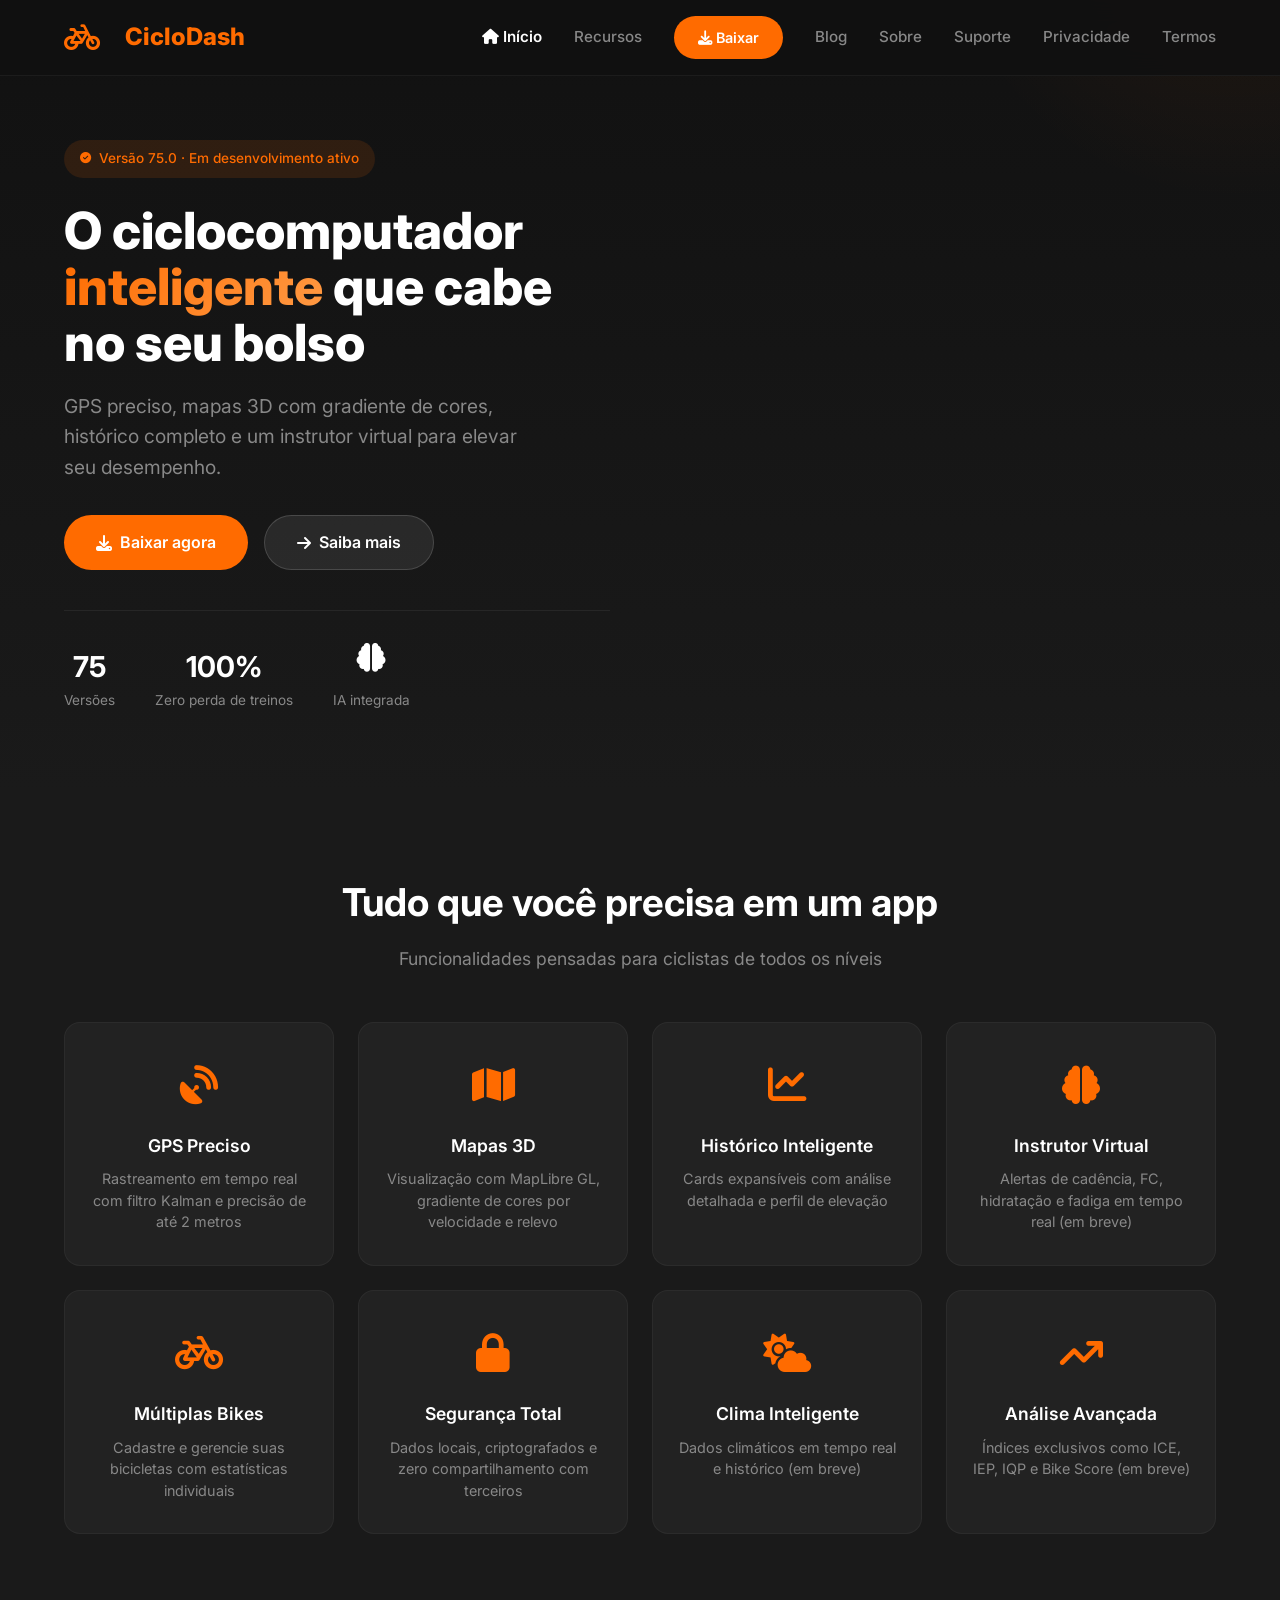
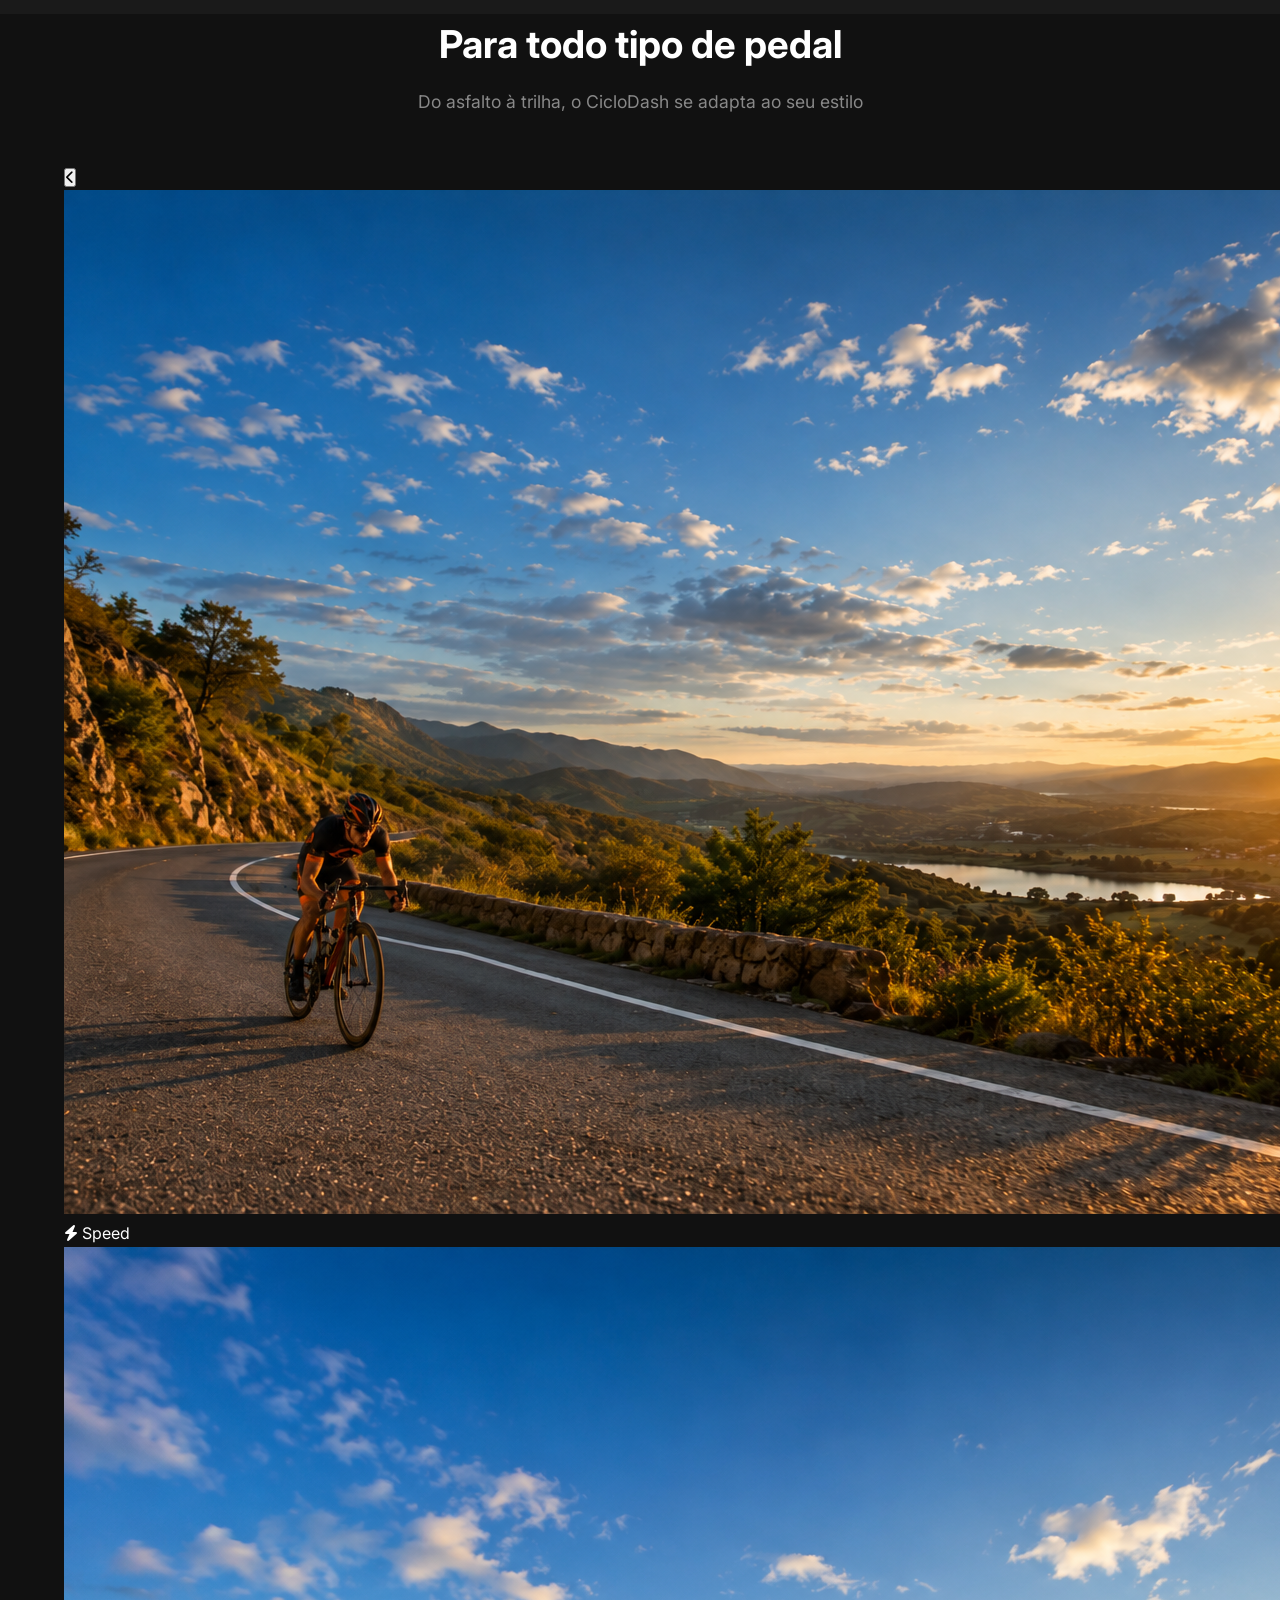
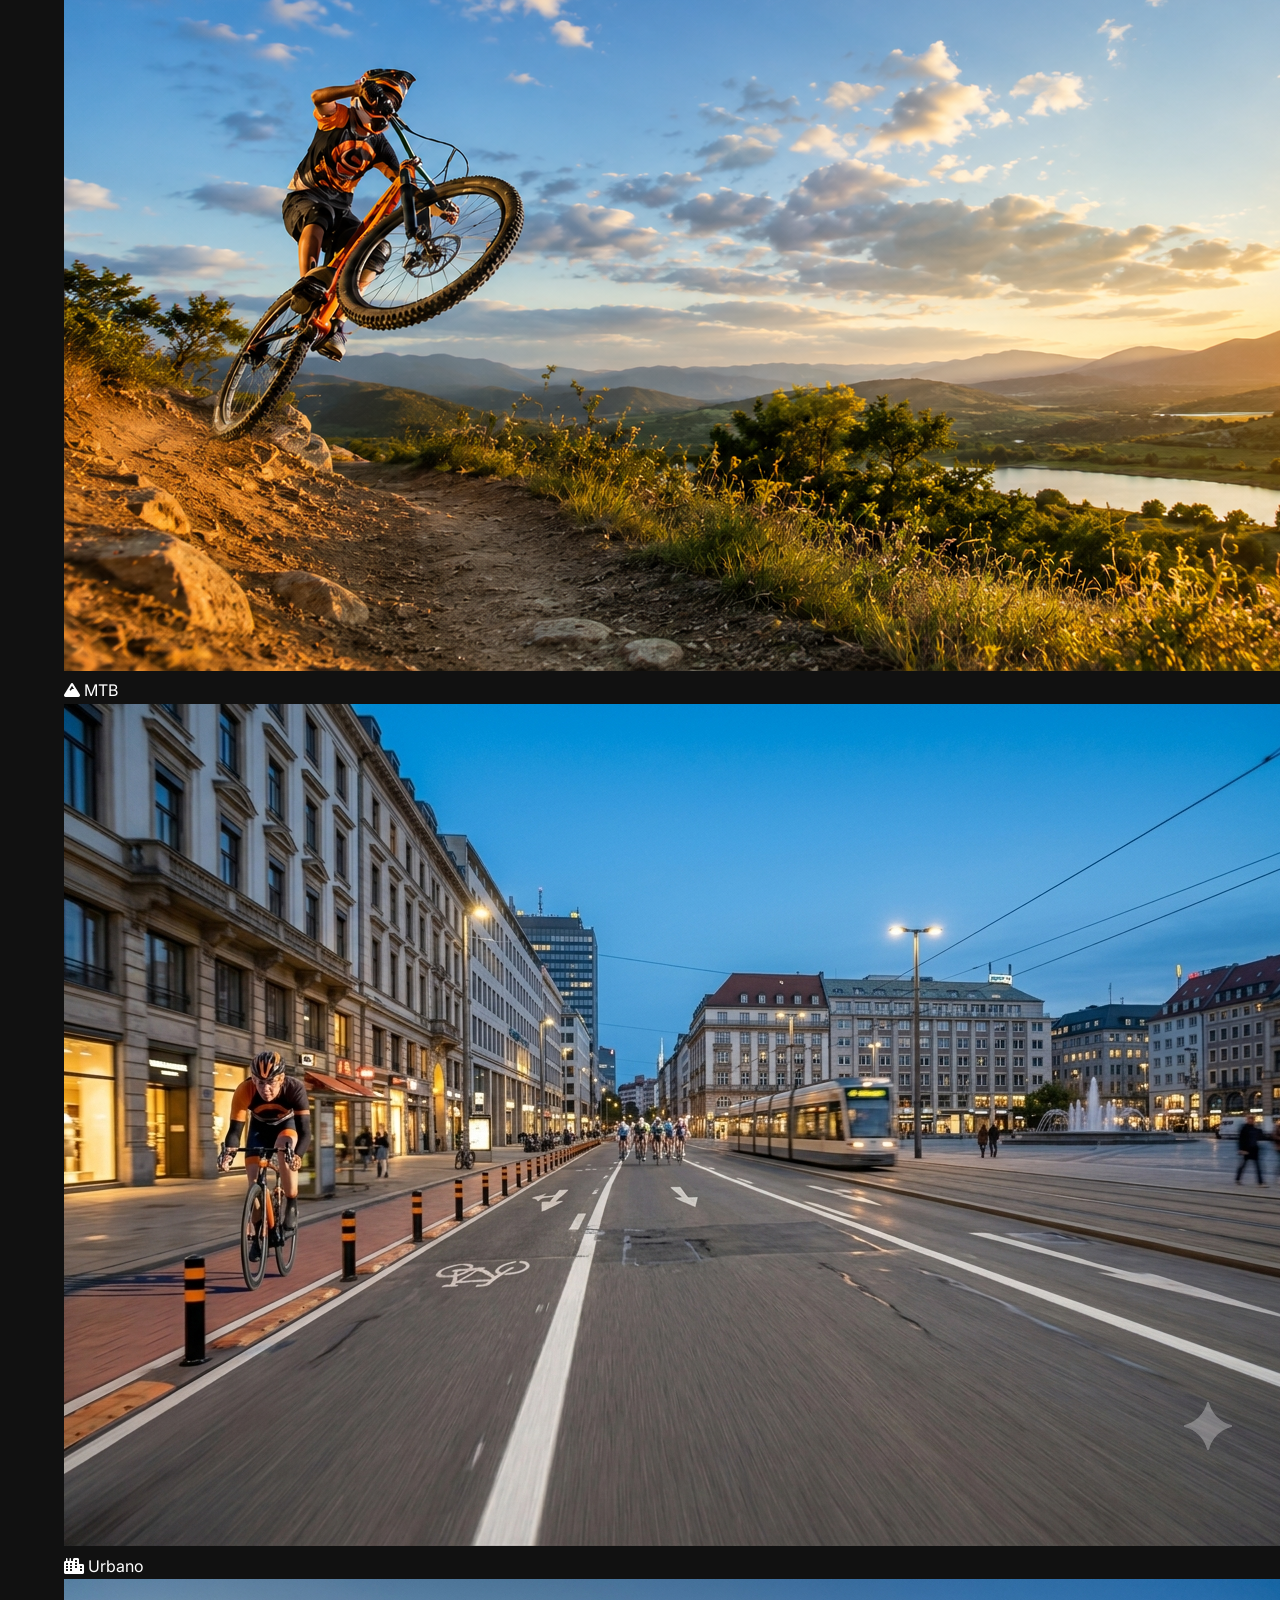
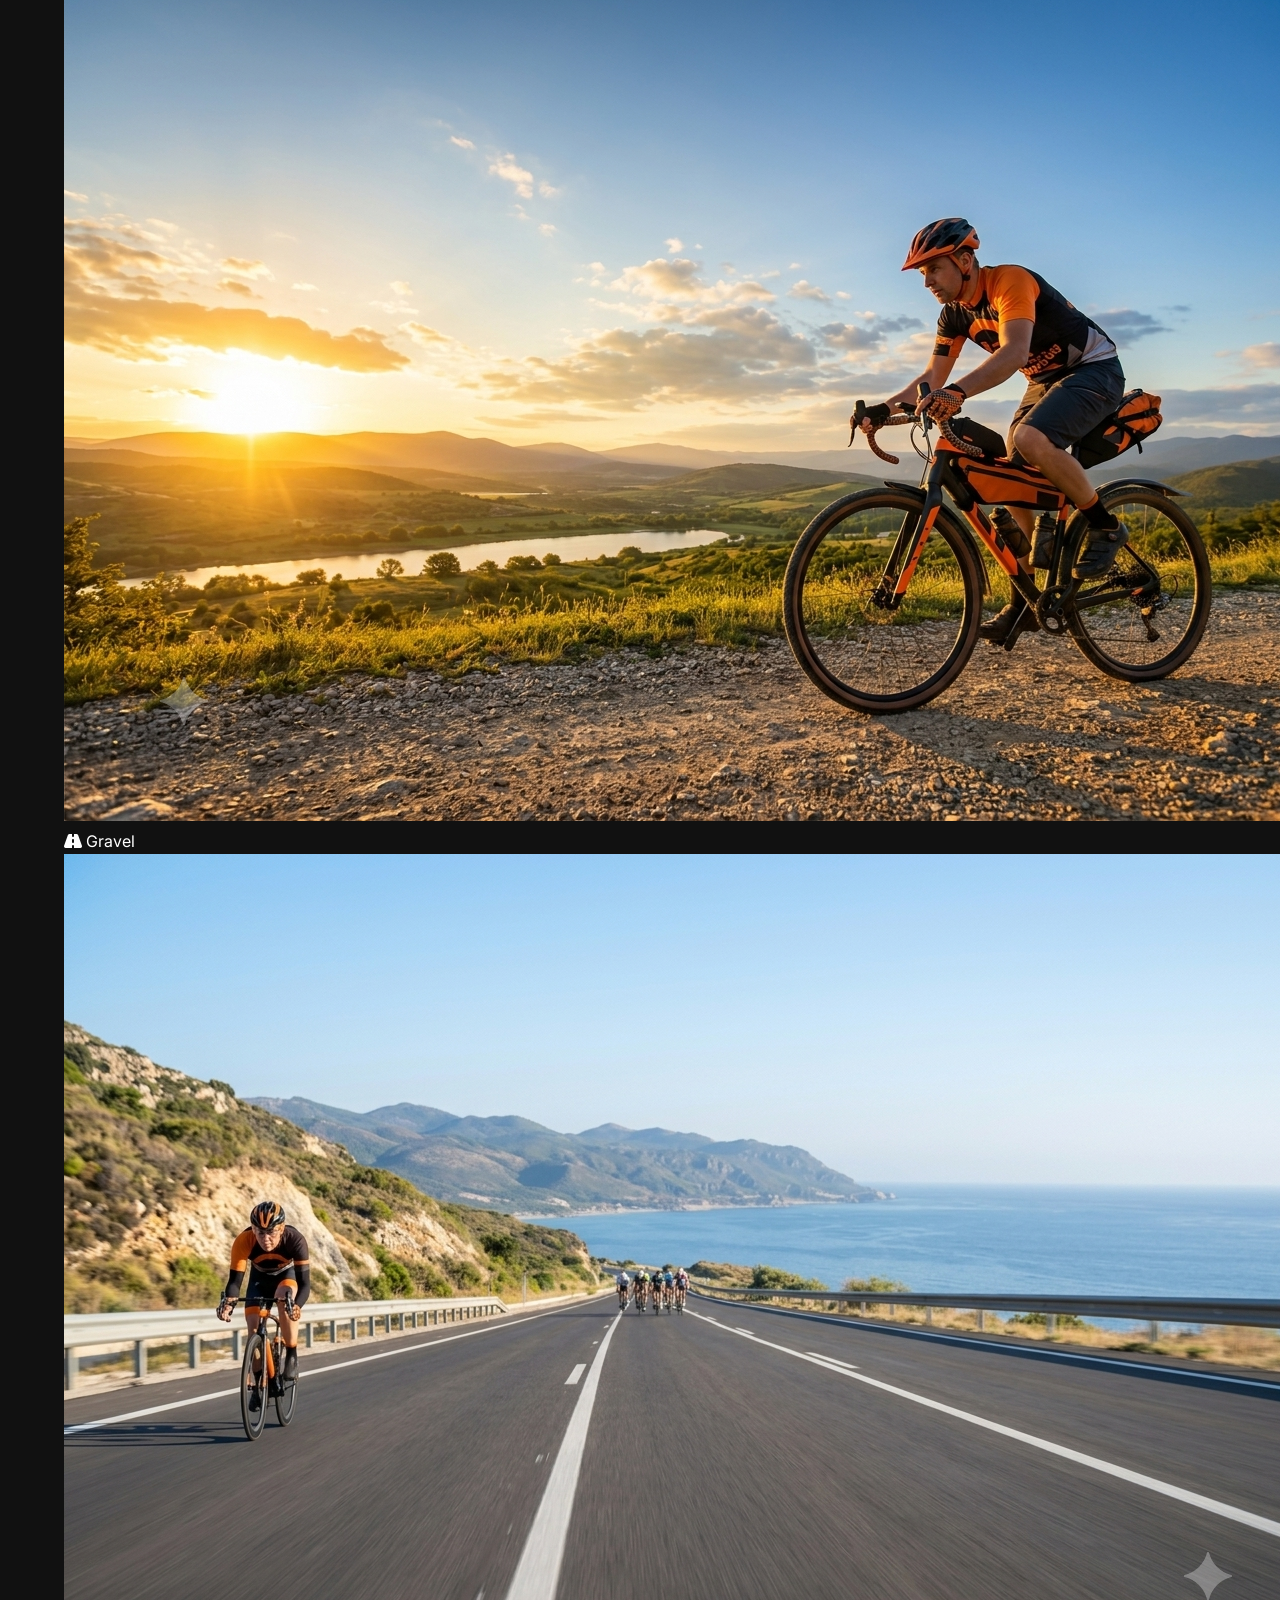
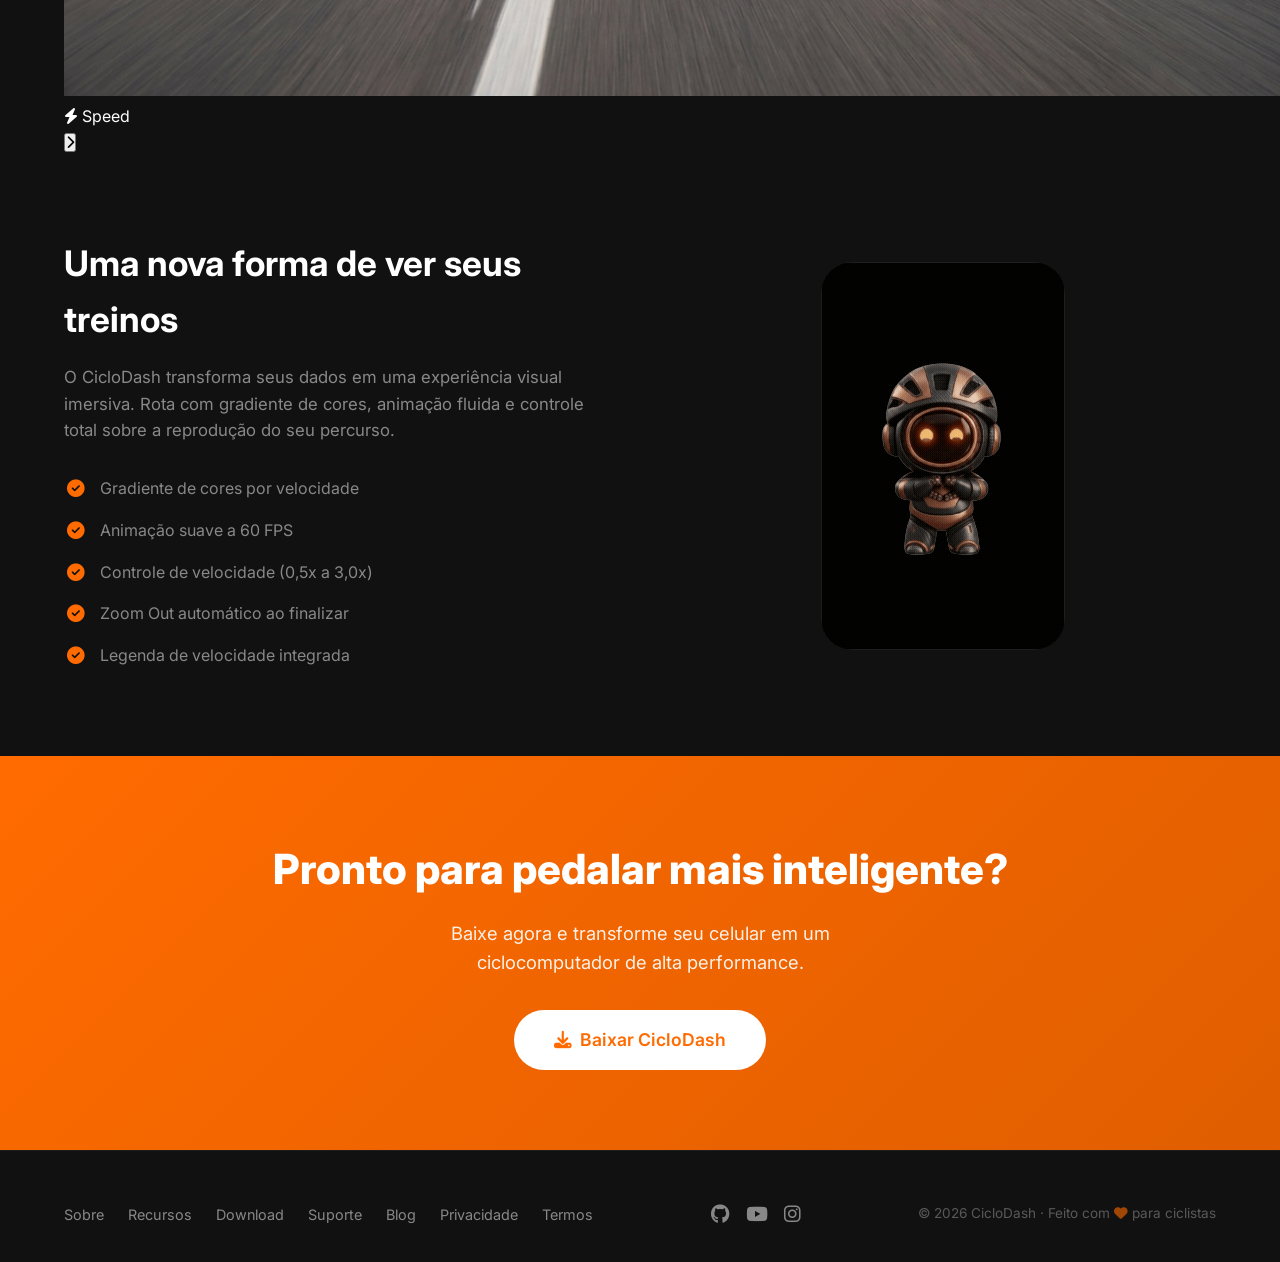
==== commit 25cec9c5: "Atualização geral do site" ====
--- a/index.html
+++ b/index.html
@@ -28,24 +28,27 @@
     <!-- Font Awesome 6 (ícones) -->
     <link rel="stylesheet" href="https://cdnjs.cloudflare.com/ajax/libs/font-awesome/6.5.0/css/all.min.css" />
 
-    <!-- CONEXÃO COM O ARQUIVO CSS EXTERNO (AQUI ESTÁ A CORREÇÃO) -->
     <link rel="stylesheet" href="css/style.css" />
 </head>
 
 <body>
     <header class="header">
         <div class="container">
+
+
             <a href="index.html" class="logo">
-                <i class="fas fa-bicycle"></i>
-                Ciclo<span>Dash</span>
+                <i class="fas fa-bicycle"></i><span>&nbsp;</span>
+                <span class="logo-text">Ciclo<span>Dash</span></span>
             </a>
+
+
             <nav class="nav" id="mainNav">
                 <a href="index.html" class="active"><i class="fas fa-house"></i> Início</a>
                 <a href="recursos.html">Recursos</a>
                 <a href="download.html" class="btn-nav"><i class="fas fa-download"></i> Baixar</a>
                 <a href="blog.html">Blog</a>
                 <a href="sobre.html">Sobre</a>
-                <a href="suporte.html">Suporte</a>                
+                <a href="suporte.html">Suporte</a>
                 <a href="privacidade.html">Privacidade</a>
                 <a href="termos.html">Termos</a>
             </nav>
@@ -101,12 +104,6 @@
                     </div>
                 </div>
             </div>
-
-            <div class="hero-image">
-                <div class="gif-wrapper">
-                    <img src="assets/images/gifs/Gif_5.gif" alt="CicloDash app animado" class="phone-mockup" />
-                </div>
-            </div>
         </div>
     </section>
 
@@ -168,6 +165,64 @@
                     <h3>Análise Avançada</h3>
                     <p>Índices exclusivos como ICE, IEP, IQP e Bike Score (em breve)</p>
                 </div>
+            </div>
+        </div>
+    </section>
+
+    <!-- ════════════════════════════════════════════════════════════
+         CATEGORIAS (CARROSSEL)
+         ════════════════════════════════════════════════════════════ -->
+    <section class="categories-section">
+        <div class="container">
+            <div class="section-header">
+                <h2>Para todo tipo de pedal</h2>
+                <p>Do asfalto à trilha, o CicloDash se adapta ao seu estilo</p>
+            </div>
+
+            <div class="categories-carousel">
+                <button class="carousel-arrow carousel-arrow--prev" id="carouselPrev" aria-label="Anterior">
+                    <i class="fas fa-chevron-left"></i>
+                </button>
+
+                <div class="carousel-track" id="carouselTrack">
+                    <div class="category-slide">
+                        <div class="category-slide-bg"
+                            style="background-image:url('assets/images/CicloDash_(Speed_1).png');"></div>
+                        <img src="assets/images/CicloDash_(Speed_1).png" alt="Ciclismo speed com CicloDash"
+                            loading="lazy" />
+                        <div class="category-slide-label"><i class="fas fa-bolt"></i> Speed</div>
+                    </div>
+                    <div class="category-slide">
+                        <div class="category-slide-bg"
+                            style="background-image:url('assets/images/CicloDash_(MTB).png');"></div>
+                        <img src="assets/images/CicloDash_(MTB).png" alt="Mountain bike com CicloDash" loading="lazy" />
+                        <div class="category-slide-label"><i class="fas fa-mountain"></i> MTB</div>
+                    </div>
+                    <div class="category-slide">
+                        <div class="category-slide-bg"
+                            style="background-image:url('assets/images/CicloDash_(Urbano).png');"></div>
+                        <img src="assets/images/CicloDash_(Urbano).png" alt="Ciclismo urbano com CicloDash"
+                            loading="lazy" />
+                        <div class="category-slide-label"><i class="fas fa-city"></i> Urbano</div>
+                    </div>
+                    <div class="category-slide">
+                        <div class="category-slide-bg"
+                            style="background-image:url('assets/images/CicloDash_(Gravel).png');"></div>
+                        <img src="assets/images/CicloDash_(Gravel).png" alt="Gravel com CicloDash" loading="lazy" />
+                        <div class="category-slide-label"><i class="fas fa-road"></i> Gravel</div>
+                    </div>
+                    <div class="category-slide">
+                        <div class="category-slide-bg"
+                            style="background-image:url('assets/images/CicloDash_(Speed_2).png');"></div>
+                        <img src="assets/images/CicloDash_(Speed_2).png" alt="Ciclismo speed com CicloDash"
+                            loading="lazy" />
+                        <div class="category-slide-label"><i class="fas fa-bolt"></i> Speed</div>
+                    </div>
+                </div>
+
+                <button class="carousel-arrow carousel-arrow--next" id="carouselNext" aria-label="Próximo">
+                    <i class="fas fa-chevron-right"></i>
+                </button>
             </div>
         </div>
     </section>
@@ -193,9 +248,10 @@
                     <li><i class="fas fa-check-circle"></i> Legenda de velocidade integrada</li>
                 </ul>
             </div>
-
             <div class="image">
-                <img src="assets/images/map-preview.png" alt="Mapa 3D CicloDash" />
+                <div class="gif-wrapper">
+                    <img src="assets/images/gifs/Gif_5.gif" alt="CicloDash app animado" class="phone-mockup" />
+                </div>
             </div>
         </div>
     </section>
@@ -278,6 +334,27 @@
             observer.observe(card);
         });
 
+        // ─── CARROSSEL DE CATEGORIAS ─────────────────────────────
+        const carouselTrack = document.getElementById('carouselTrack');
+        const carouselPrev = document.getElementById('carouselPrev');
+        const carouselNext = document.getElementById('carouselNext');
+
+        if (carouselTrack && carouselPrev && carouselNext) {
+            const getScrollStep = () => {
+                const slide = carouselTrack.querySelector('.category-slide');
+                const gap = parseInt(getComputedStyle(carouselTrack).gap) || 24;
+                return slide ? slide.offsetWidth + gap : 300;
+            };
+
+            carouselPrev.addEventListener('click', () => {
+                carouselTrack.scrollBy({ left: -getScrollStep(), behavior: 'smooth' });
+            });
+
+            carouselNext.addEventListener('click', () => {
+                carouselTrack.scrollBy({ left: getScrollStep(), behavior: 'smooth' });
+            });
+        }
+
         // ─── HERO BADGE ANIMATION ────────────────────────────────
         console.log('🚴 CicloDash · O ciclocomputador inteligente');
         console.log('📊 Versão 75.0 · Em desenvolvimento ativo');
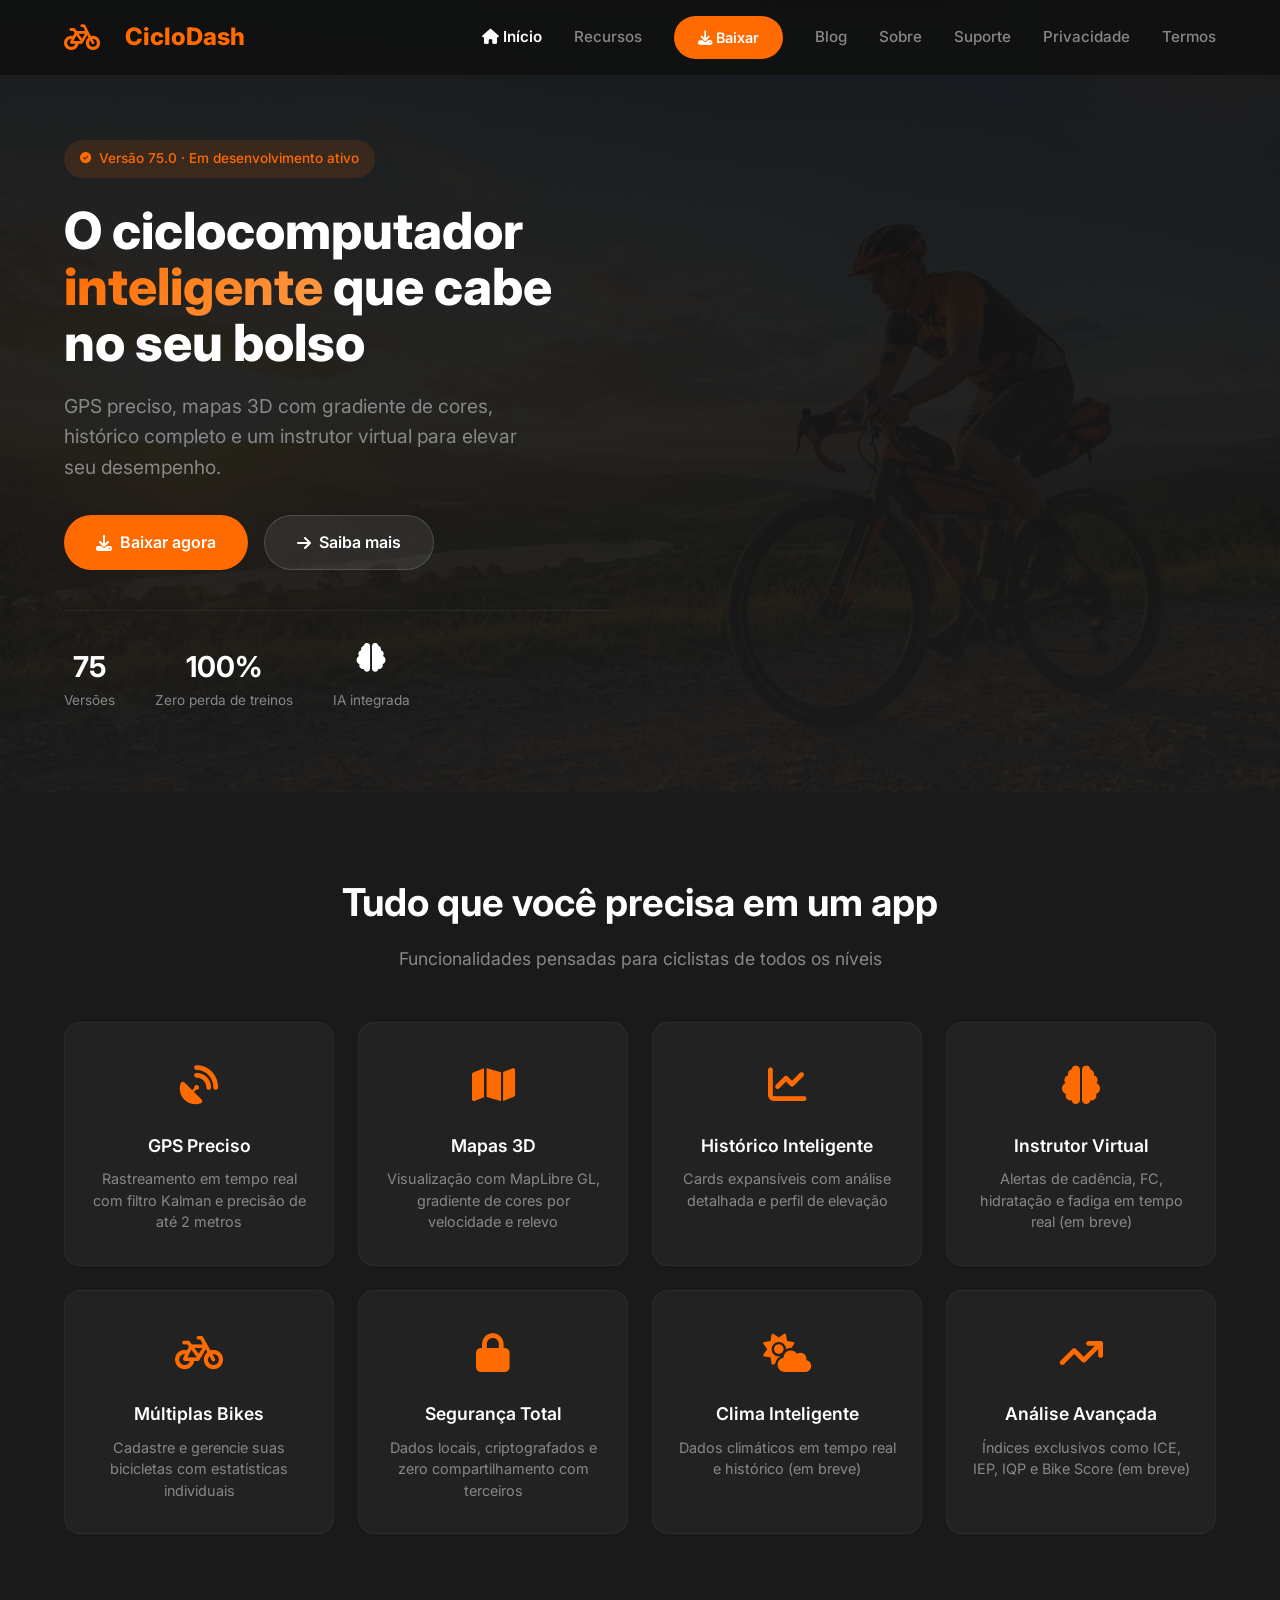
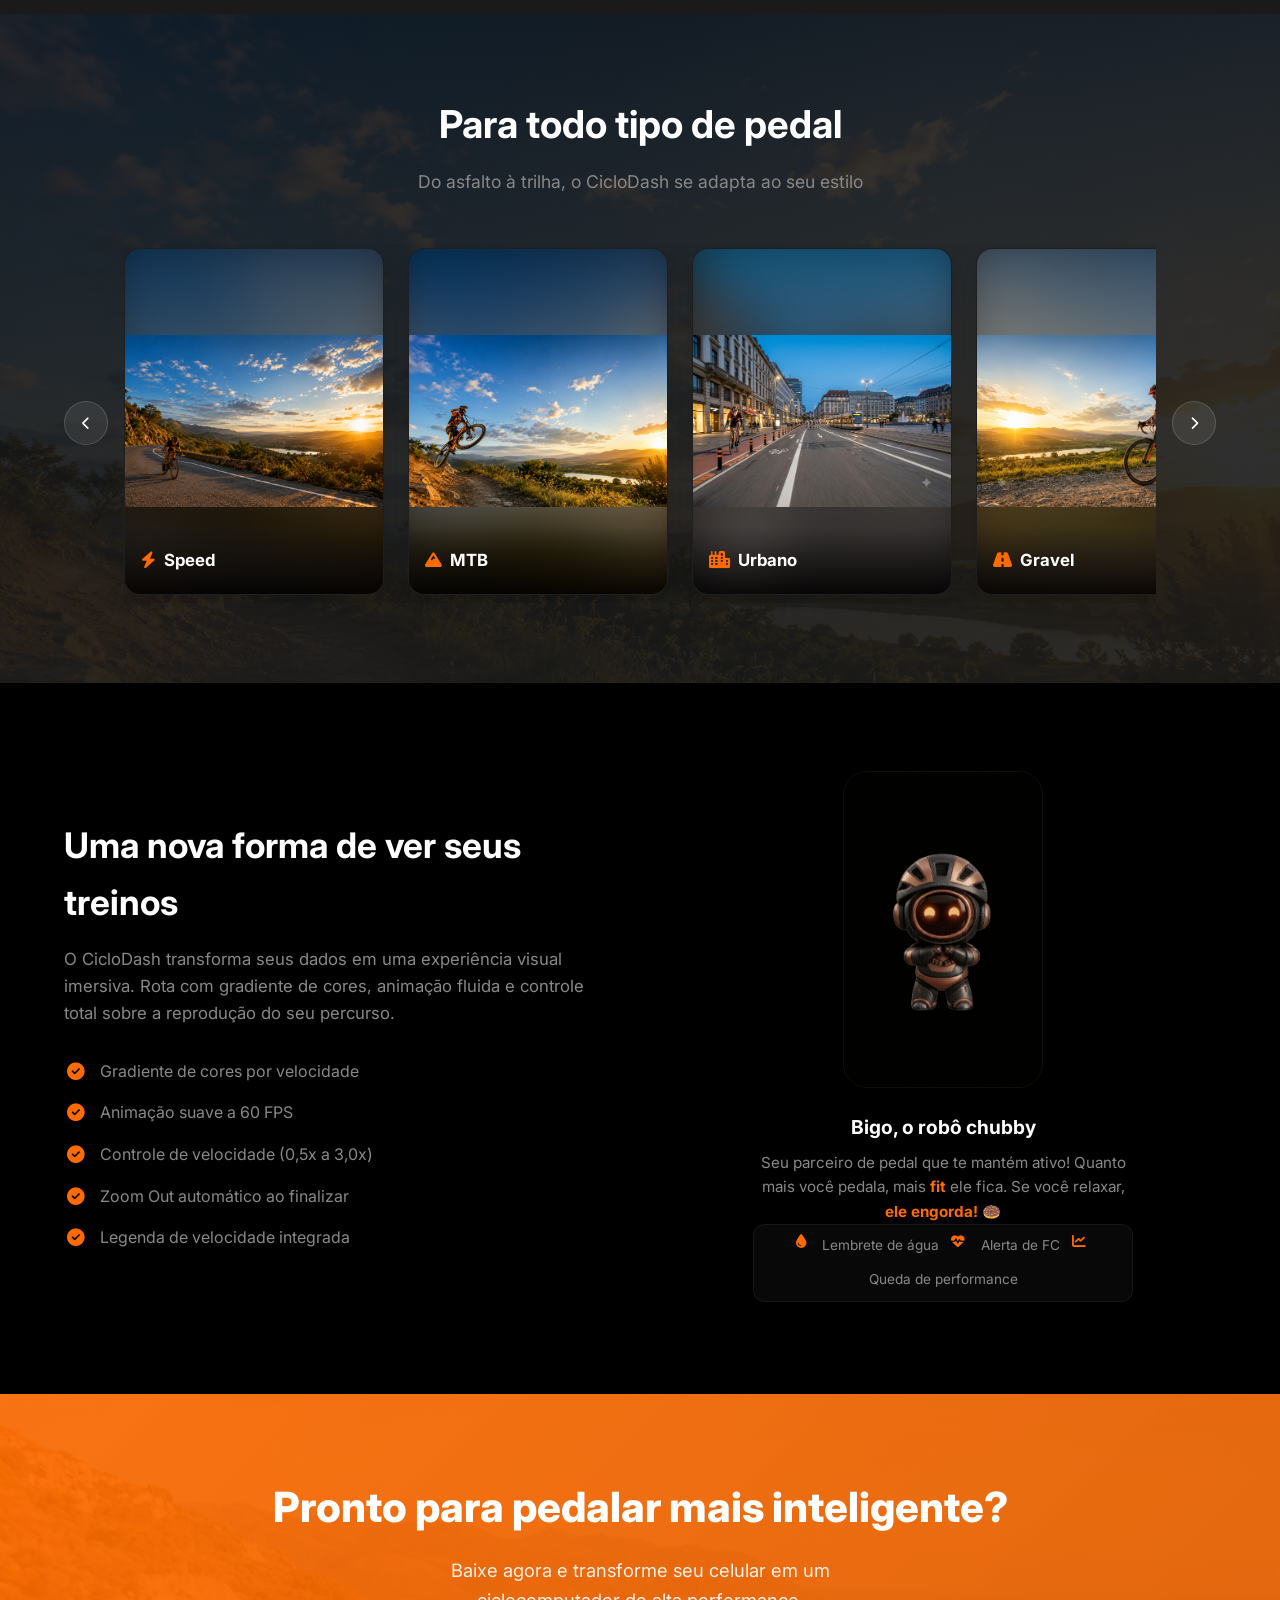
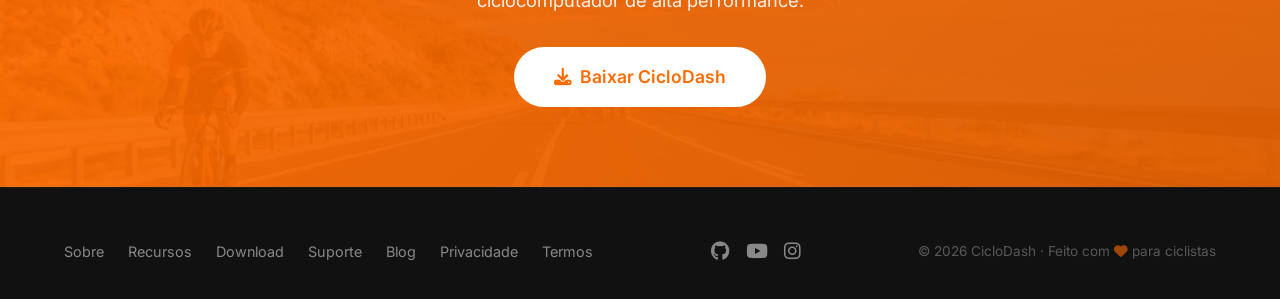
==== commit 92783031: "Atualização geral do site" ====
--- a/index.html
+++ b/index.html
@@ -250,7 +250,20 @@
             </div>
             <div class="image">
                 <div class="gif-wrapper">
-                    <img src="assets/images/gifs/Gif_5.gif" alt="CicloDash app animado" class="phone-mockup" />
+                    <img src="assets/images/gifs/Gif_5.gif" alt="CicloDash app animado" class="phone-mockup">
+                </div>
+                <!-- DESCRIÇÃO DO BIGO -->
+                <div class="bigo-description">
+                    <h4>Bigo, o robô chubby</h4>
+                    <p>
+                        Seu parceiro de pedal que te mantém ativo! Quanto mais você pedala, mais <strong>fit</strong> ele fica. 
+                        Se você relaxar, <strong>ele engorda!</strong> 🍩<br>
+                        <span class="bigo-functions">
+                            <i class="fas fa-droplet"></i> Lembrete de água
+                            <i class="fas fa-heart-pulse"></i> Alerta de FC
+                            <i class="fas fa-chart-line"></i> Queda de performance
+                        </span>
+                    </p>
                 </div>
             </div>
         </div>
--- a/css/style.css
+++ b/css/style.css
@@ -223,9 +223,11 @@
 /* ─── HERO (Index) ───────────────────────────────────────────── */
 .hero {
     padding: 140px 0 80px;
-    background: linear-gradient(180deg, var(--black) 0%, var(--dark) 100%);
     position: relative;
-    overflow: hidden;
+    overflow: hidden;    
+    background: 
+        linear-gradient(180deg, rgba(17, 17, 17, 0.92) 0%, rgba(26, 26, 26, 0.95) 100%),
+        url('../assets/images/CicloDash_(Gravel).png') center 30% / cover no-repeat;
 }
 
 .hero::before {
@@ -326,23 +328,30 @@
     width: 100%;
     max-width: 200px;
     border-radius: 32px;
-    box-shadow: 0 20px 60px rgba(0, 0, 0, 0.5);
-    border: 1px solid rgba(255, 255, 255, 0.06);
-}
-
+    box-shadow: 
+        0 0 0 4px rgba(255, 255, 255, 0.05),
+        0 20px 40px rgba(0, 0, 0, 0.6);
+    border: 1px solid rgba(255, 255, 255, 0.02);
+}
+
+/* ─── MOLDE DO MASCOTE ──────────── */
 .gif-wrapper {
-    background-color: #111111;
-    /* Fundo preto igual ao do site */
+    background: #000000;
     border-radius: 32px;
-    display: inline-block;
-    padding: 0;
+    display: inline-flex;
+    align-items: center;
+    justify-content: center;
+    padding: 8px;
     overflow: hidden;
-    /* Para garantir que o wrapper fique centralizado igual ao texto */
+    width: 100%;
+    max-width: 380px;
     margin: 0 auto;
 }
 
 .gif-wrapper .phone-mockup {
-    max-width: 270px;
+    width: 100%;
+    height: auto;
+    max-width: 200px !important;
     border-radius: 32px;
     display: block;
 }
@@ -411,10 +420,129 @@
     line-height: 1.5;
 }
 
+/* ─── CATEGORIAS (CARROSSEL - Index) ─────────────────────────── */
+.categories-section {
+    padding: 80px 0;
+    position: relative;
+    
+    background: 
+        linear-gradient(180deg, rgba(17, 17, 17, 0.85) 0%, rgba(26, 26, 26, 0.92) 100%),
+        url('../assets/images/CicloDash_(MTB).png') center center / cover no-repeat;
+}
+
+.categories-carousel {
+    display: flex;
+    align-items: center;
+    gap: 16px;
+}
+
+.carousel-track {
+    display: flex;
+    gap: 24px;
+    flex: 1;
+    overflow-x: auto;
+    scroll-snap-type: x mandatory;
+    scroll-behavior: smooth;
+    padding: 4px 4px 8px;
+    scrollbar-width: none;
+    -ms-overflow-style: none;
+}
+
+.carousel-track::-webkit-scrollbar {
+    display: none;
+}
+
+.category-slide {
+    position: relative;
+    flex: 0 0 auto;
+    width: 260px;
+    aspect-ratio: 3 / 4;
+    border-radius: var(--radius);
+    overflow: hidden;
+    scroll-snap-align: start;
+    border: 1px solid rgba(255, 255, 255, 0.06);
+    box-shadow: var(--shadow);
+    background: var(--black);
+}
+
+.category-slide-bg {
+    position: absolute;
+    inset: 0;
+    background-size: cover;
+    background-position: center;
+    filter: blur(24px) brightness(0.55);
+    transform: scale(1.2);
+    z-index: 0;
+}
+
+.category-slide img {
+    position: relative;
+    z-index: 1;
+    width: 100%;
+    height: 100%;
+    object-fit: contain;
+    object-position: center;
+    display: block;
+    transition: transform 0.5s ease;
+}
+
+.category-slide:hover img {
+    transform: scale(1.04);
+}
+
+.category-slide-label {
+    position: absolute;
+    left: 0;
+    right: 0;
+    bottom: 0;
+    z-index: 2;
+    padding: 20px 16px;
+    background: linear-gradient(to top, rgba(0, 0, 0, 0.85), transparent);
+    font-weight: 700;
+    font-size: 1.05rem;
+    display: flex;
+    align-items: center;
+    gap: 8px;
+}
+
+.category-slide-label i {
+    color: var(--orange);
+}
+
+.carousel-arrow {
+    flex: 0 0 auto;
+    width: 44px;
+    height: 44px;
+    border-radius: 50%;
+    background: rgba(255, 255, 255, 0.08);
+    border: 1px solid rgba(255, 255, 255, 0.15);
+    color: var(--white);
+    display: flex;
+    align-items: center;
+    justify-content: center;
+    cursor: pointer;
+    transition: var(--transition);
+}
+
+.carousel-arrow:hover {
+    background: var(--orange);
+    border-color: var(--orange);
+}
+
+@media (max-width: 768px) {
+    .carousel-arrow {
+        display: none;
+    }
+
+    .category-slide {
+        width: 200px;
+    }
+}
+
 /* ─── SCREENSHOT (Index) ─────────────────────────────────────── */
 .screenshot-section {
     padding: 80px 0;
-    background: var(--black);
+    background: #000000;
 }
 
 .screenshot-section .container {
@@ -472,7 +600,9 @@
 /* ─── CTA (Index) ────────────────────────────────────────────── */
 .cta-section {
     padding: 80px 0;
-    background: linear-gradient(135deg, var(--orange), #E05E00);
+    background:
+        linear-gradient(135deg, rgba(255, 107, 0, 0.92), rgba(224, 94, 0, 0.94)),
+        url('../assets/images/CicloDash_(Speed_2).png') center 30% / cover no-repeat;
     text-align: center;
 }
 
@@ -1753,4 +1883,57 @@
 .warning-box p strong {
     color: #facc15;
     /* Cor do texto em negrito amarelo */
+}
+
+/* ─── DESCRIÇÃO DO BIGO (MASCOTE) ───────────────────────────── */
+.bigo-description {
+    text-align: center;
+    max-width: 380px;
+    margin: 16px auto 0;
+    color: var(--gray-light);
+}
+
+.bigo-description h4 {
+    color: var(--white);
+    font-size: 1.2rem;
+    font-weight: 700;
+    margin-bottom: 8px;
+    display: flex;
+    align-items: center;
+    justify-content: center;
+    gap: 10px;
+}
+
+.bigo-description p {
+    font-size: 0.95rem;
+    line-height: 1.6;
+    margin-bottom: 12px;
+}
+
+.bigo-description strong {
+    color: var(--orange);
+}
+
+.bigo-functions {
+    display: flex;
+    flex-wrap: wrap;
+    justify-content: center;
+    gap: 12px;
+    font-size: 0.85rem;
+    background: rgba(255, 255, 255, 0.03);
+    border: 1px solid rgba(255, 255, 255, 0.06);
+    border-radius: 12px;
+    padding: 10px 14px;
+}
+
+.bigo-functions i {
+    color: var(--orange);
+    margin-right: 4px;
+}
+
+.image {
+    display: flex;
+    flex-direction: column;
+    align-items: center;
+    justify-content: center;
 }
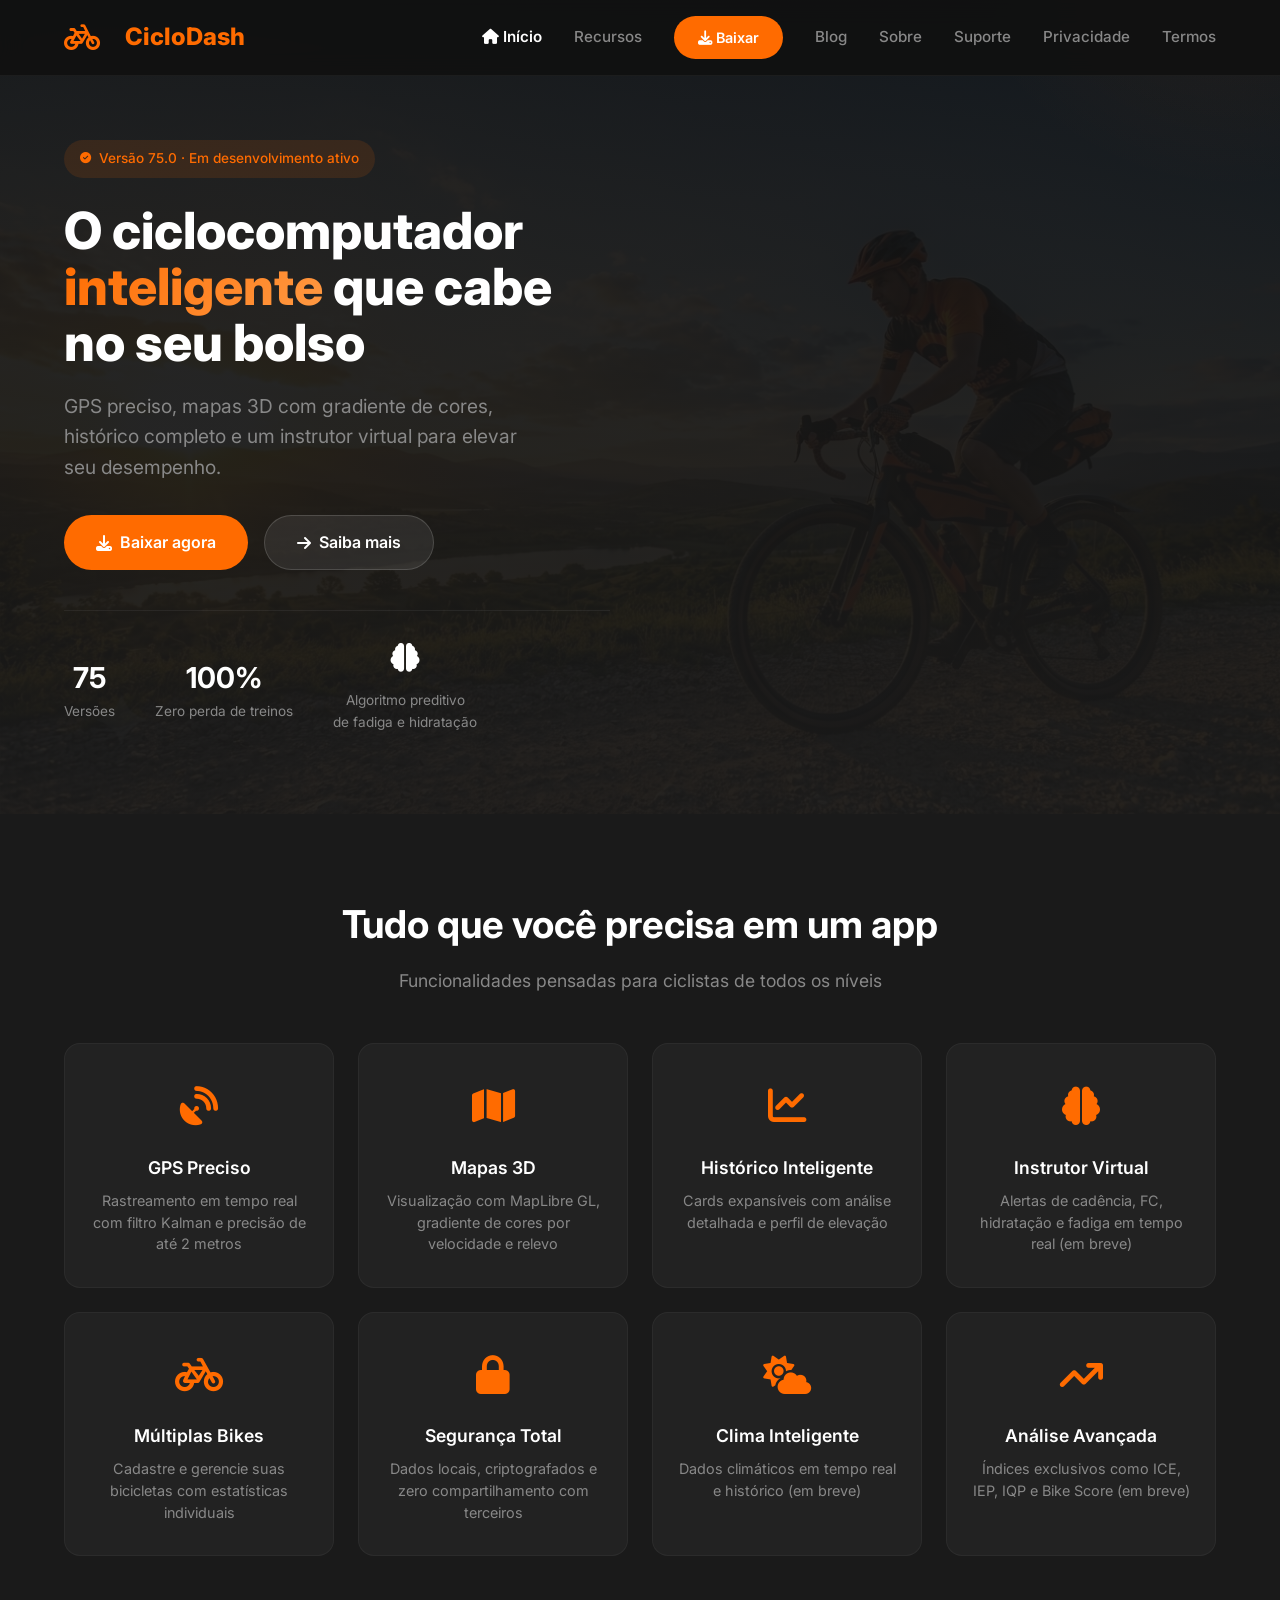
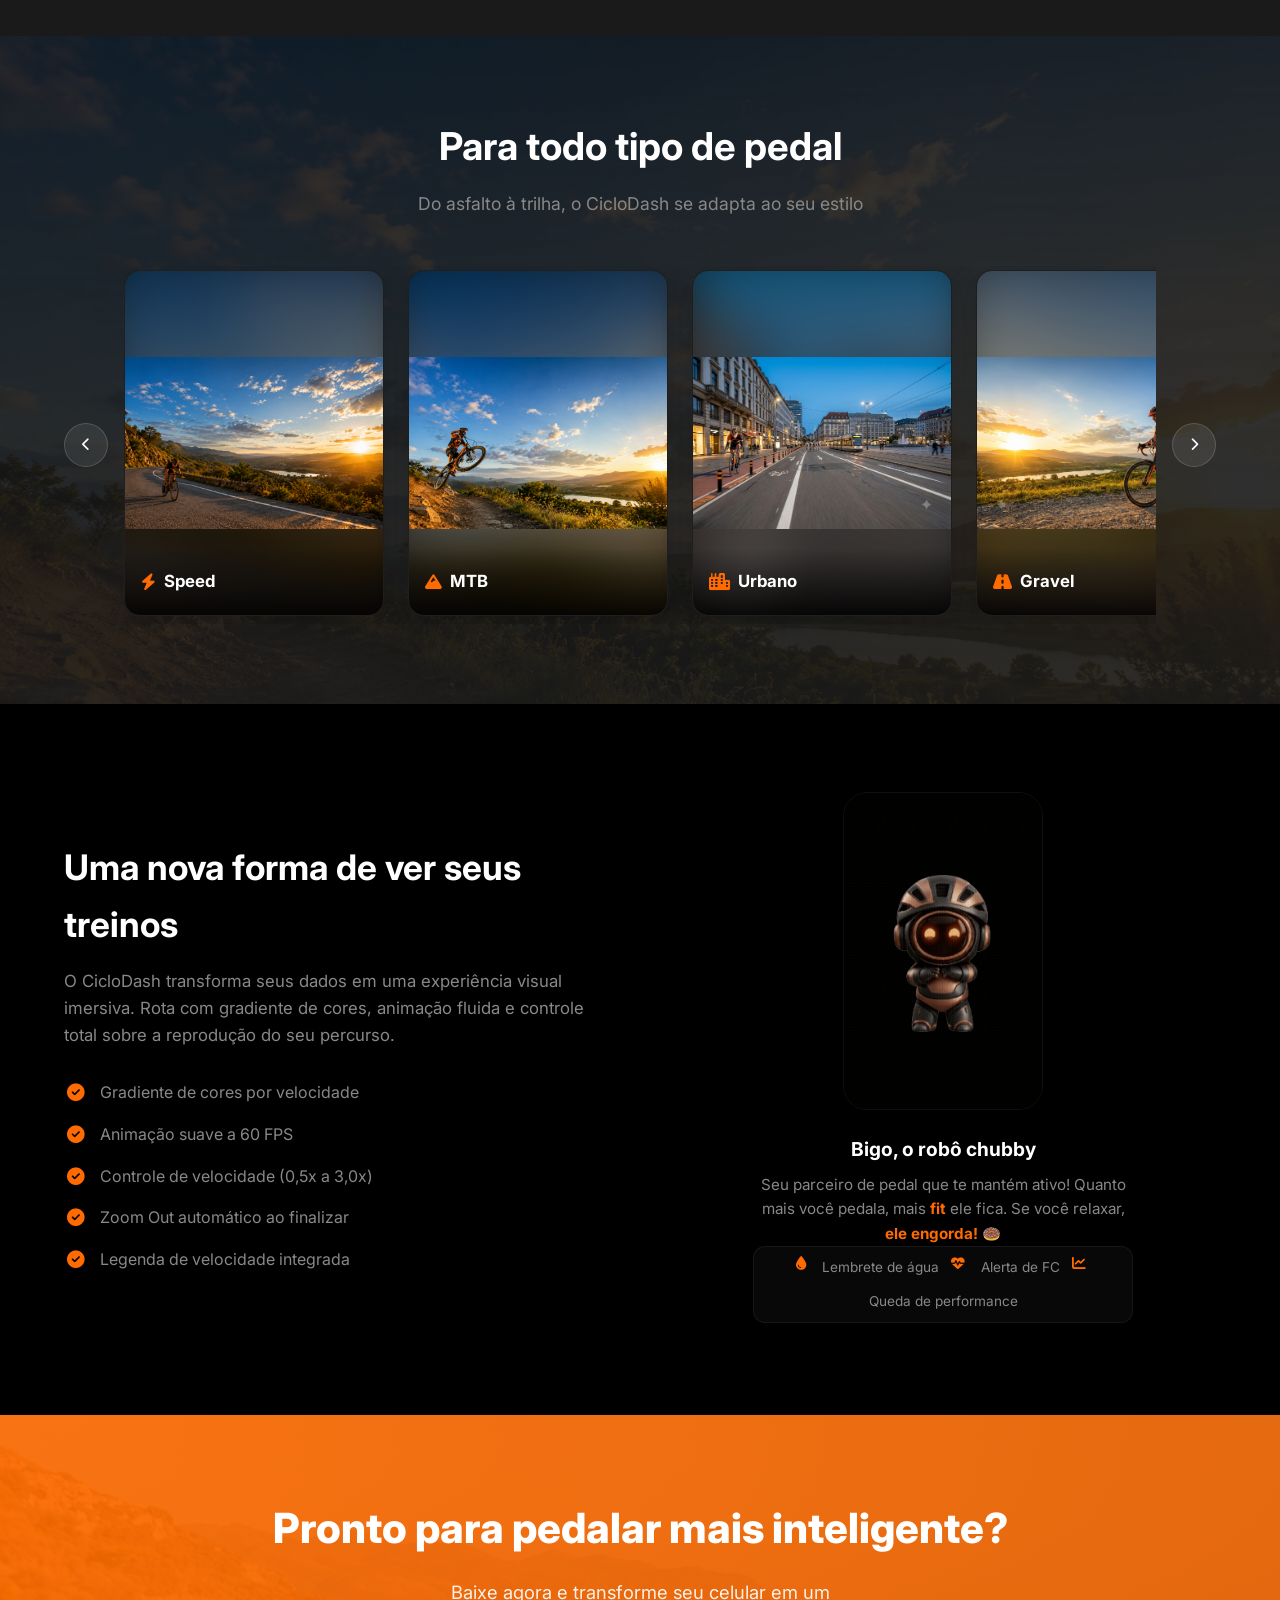
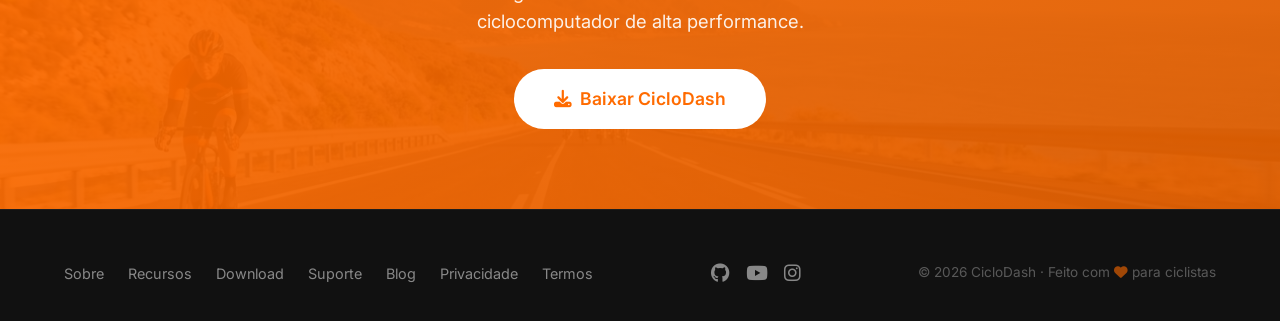
==== commit 17d06312: "Atualização geral do site" ====
--- a/index.html
+++ b/index.html
@@ -100,7 +100,7 @@
                     </div>
                     <div class="stat">
                         <span class="fi-icon"><i class="fas fa-brain"></i></span>
-                        <div class="stat-label">IA integrada</div>
+                        <div class="stat-label">Algoritmo preditivo<br>de fadiga e hidratação</div>
                     </div>
                 </div>
             </div>
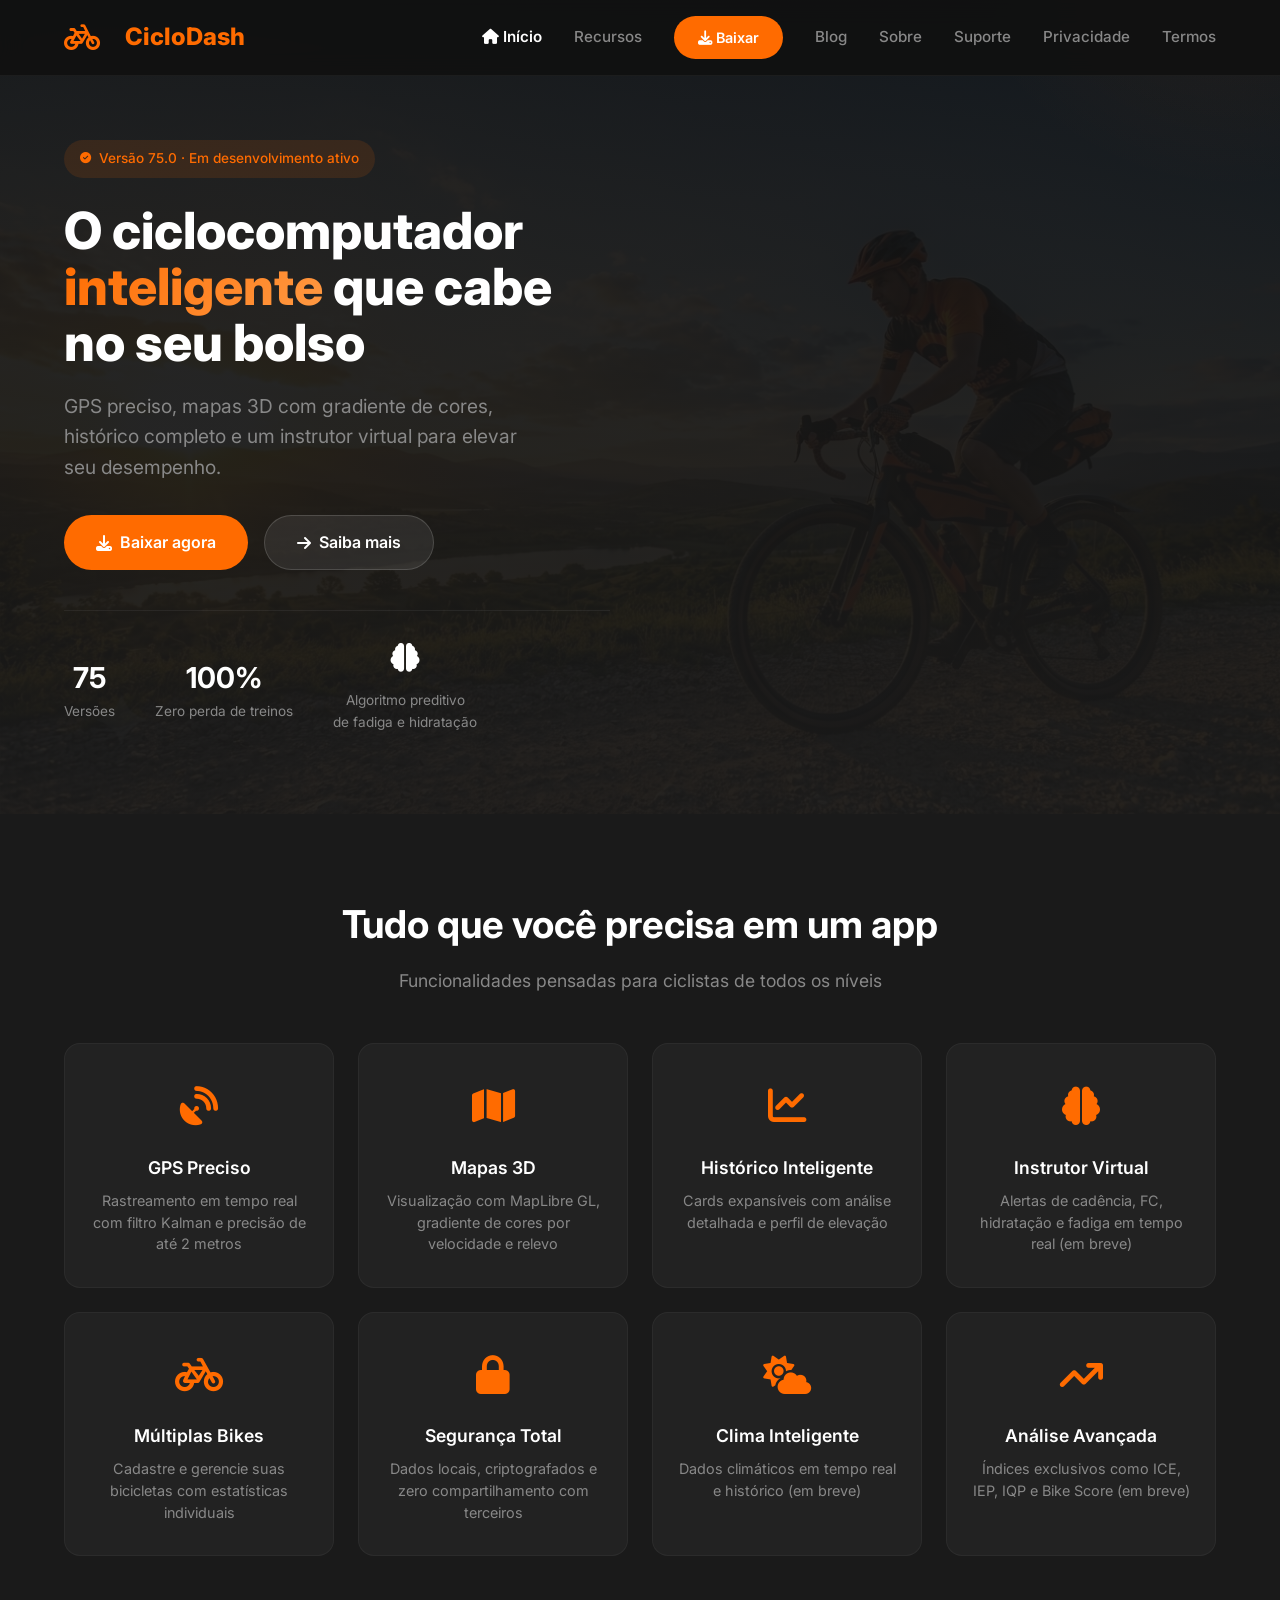
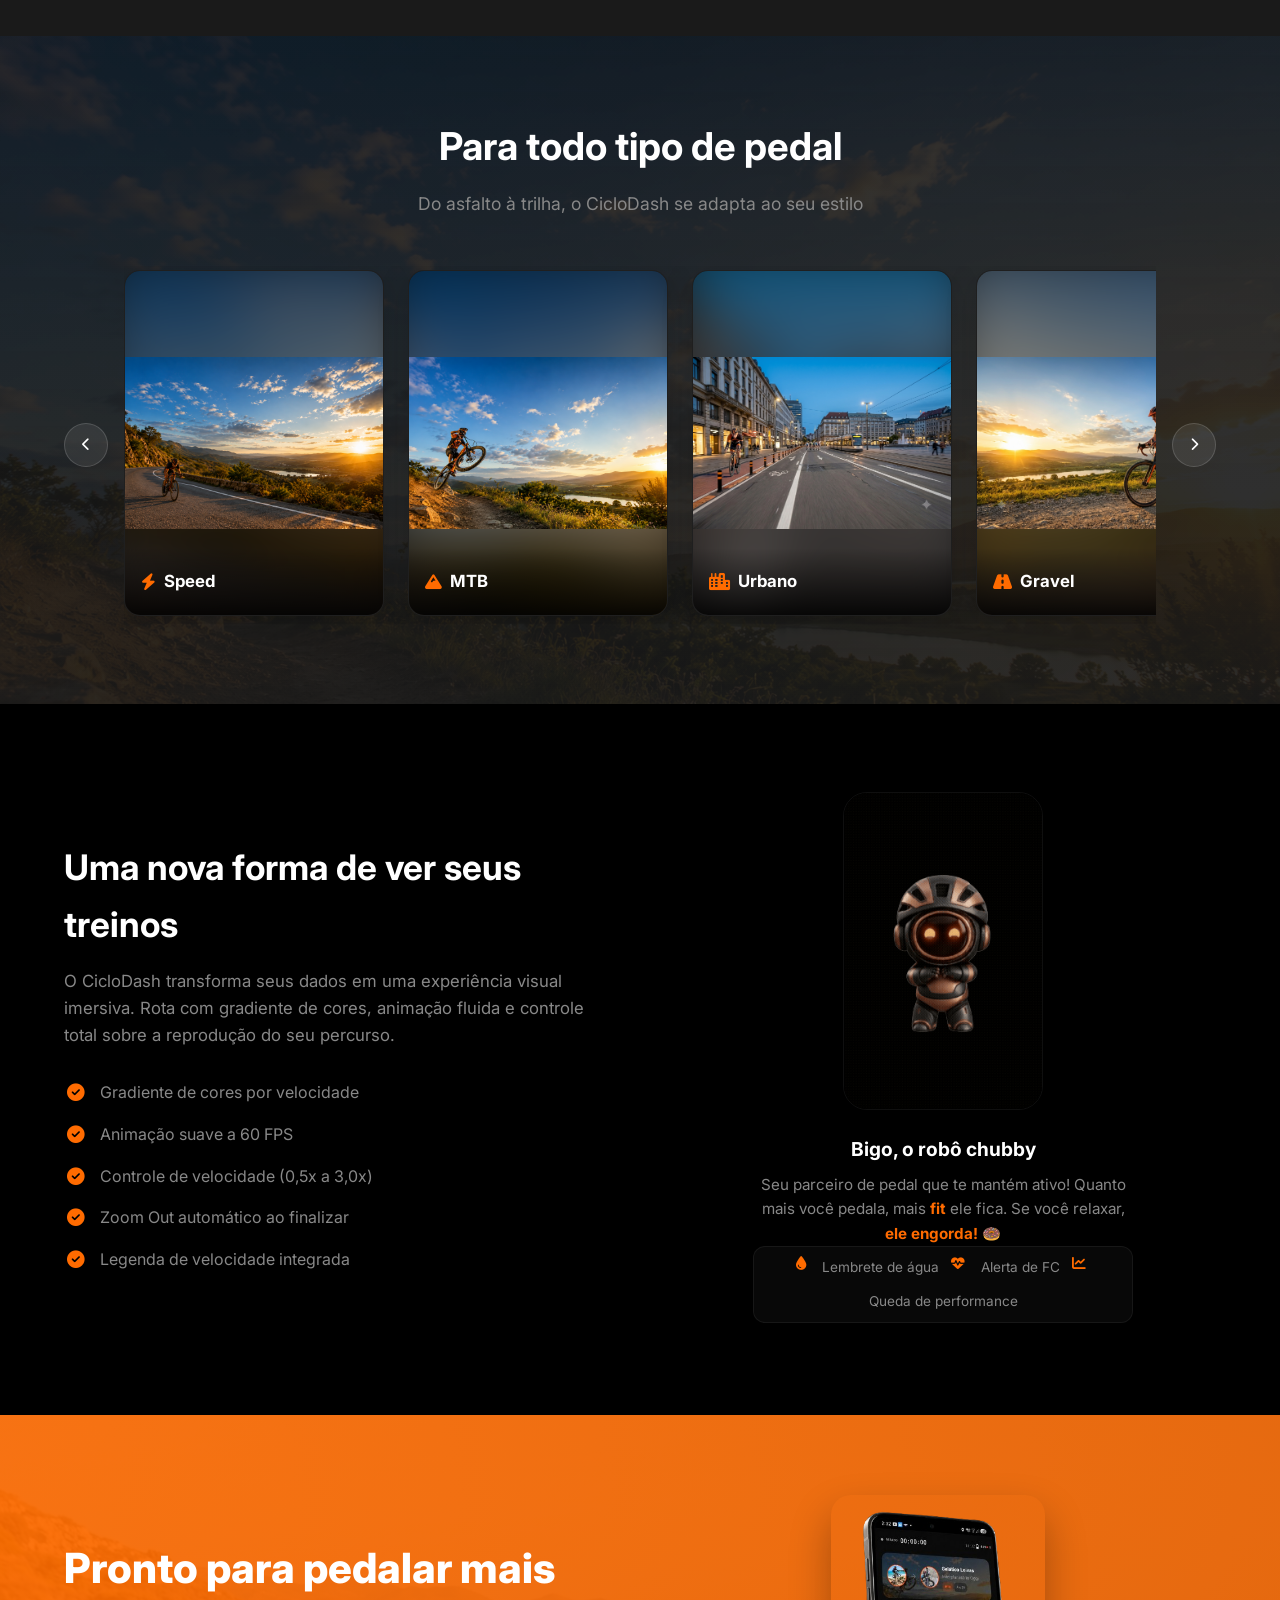
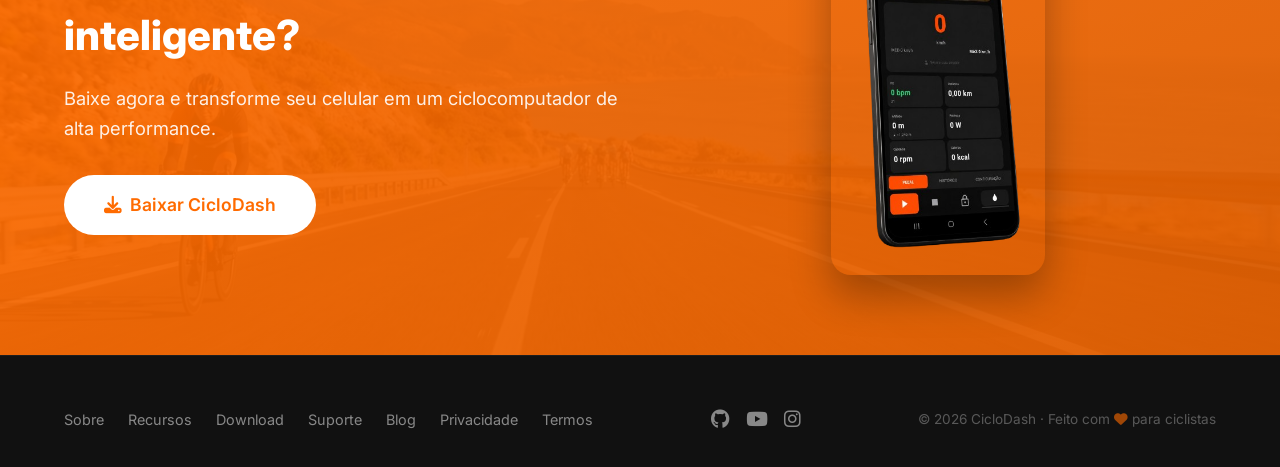
==== commit e5f437a2: "Atualização geral do site" ====
--- a/index.html
+++ b/index.html
@@ -274,11 +274,16 @@
          ════════════════════════════════════════════════════════════ -->
     <section class="cta-section">
         <div class="container">
-            <h2>Pronto para pedalar mais inteligente?</h2>
-            <p>Baixe agora e transforme seu celular em um ciclocomputador de alta performance.</p>
-            <a href="download.html" class="btn">
-                <i class="fas fa-download"></i> Baixar CicloDash
-            </a>
+            <div class="cta-content">
+                <h2>Pronto para pedalar mais inteligente?</h2>
+                <p>Baixe agora e transforme seu celular em um ciclocomputador de alta performance.</p>
+                <a href="download.html" class="btn">
+                    <i class="fas fa-download"></i> Baixar CicloDash
+                </a>
+            </div>
+            <div class="cta-image">
+                <img src="assets/images/Ciclodash__app.png" alt="CicloDash app screen" />
+            </div>
         </div>
     </section>
     <!-- ════════════════════════════════════════════════════════════
--- a/css/style.css
+++ b/css/style.css
@@ -1936,4 +1936,74 @@
     flex-direction: column;
     align-items: center;
     justify-content: center;
+}
+
+/* ─── AJUSTE DA SEÇÃO CTA COM IMAGEM DO APP ─────────────────── */
+
+/* Muda o container para usar Flexbox, colocando texto à esquerda e imagem à direita */
+.cta-section .container {
+    display: flex;
+    flex-direction: row;
+    align-items: center;
+    justify-content: space-between;
+    gap: 40px;
+}
+
+/* Ajusta o conteúdo do texto */
+.cta-section .cta-content {
+    flex: 1;
+    text-align: left; /* Alinha o texto à esquerda para dar espaço à imagem */
+}
+
+.cta-section .cta-content h2,
+.cta-section .cta-content p {
+    max-width: 600px; /* Limita a largura do texto para não esticar demais */
+}
+
+.cta-section .cta-content .btn {
+    margin-left: 0; /* Garante que o botão fique alinhado à esquerda */
+}
+
+/* Ajusta a imagem do app */
+.cta-section .cta-image {
+    flex: 1;
+    display: flex;
+    justify-content: center;
+    align-items: center;
+}
+
+/* 🔽 AQUI ESTÁ O TAMANHO QUE VOCÊ VAI CONTROLAR 🔽 */
+.cta-section .cta-image img {
+    max-width: 100%;
+    max-height: 380px; /* <--- Altere esse valor para diminuir ou aumentar */
+    height: auto;
+    border-radius: 20px;
+    box-shadow: 0 20px 40px rgba(0, 0, 0, 0.3);
+    position: relative;
+    z-index: 2;
+}
+
+/* ─── RESPONSIVO PARA CELULARES ──────────────────────────────── */
+@media (max-width: 768px) {
+    .cta-section .container {
+        flex-direction: column;
+        text-align: center;
+    }
+    
+    .cta-section .cta-content {
+        text-align: center;
+    }
+
+    .cta-section .cta-content h2,
+    .cta-section .cta-content p {
+        max-width: 100%;
+    }
+
+    .cta-section .cta-content .btn {
+        margin: 0 auto; /* Centraliza o botão no celular */
+    }
+
+    .cta-section .cta-image img {
+        max-height: 350px;
+    }
 }
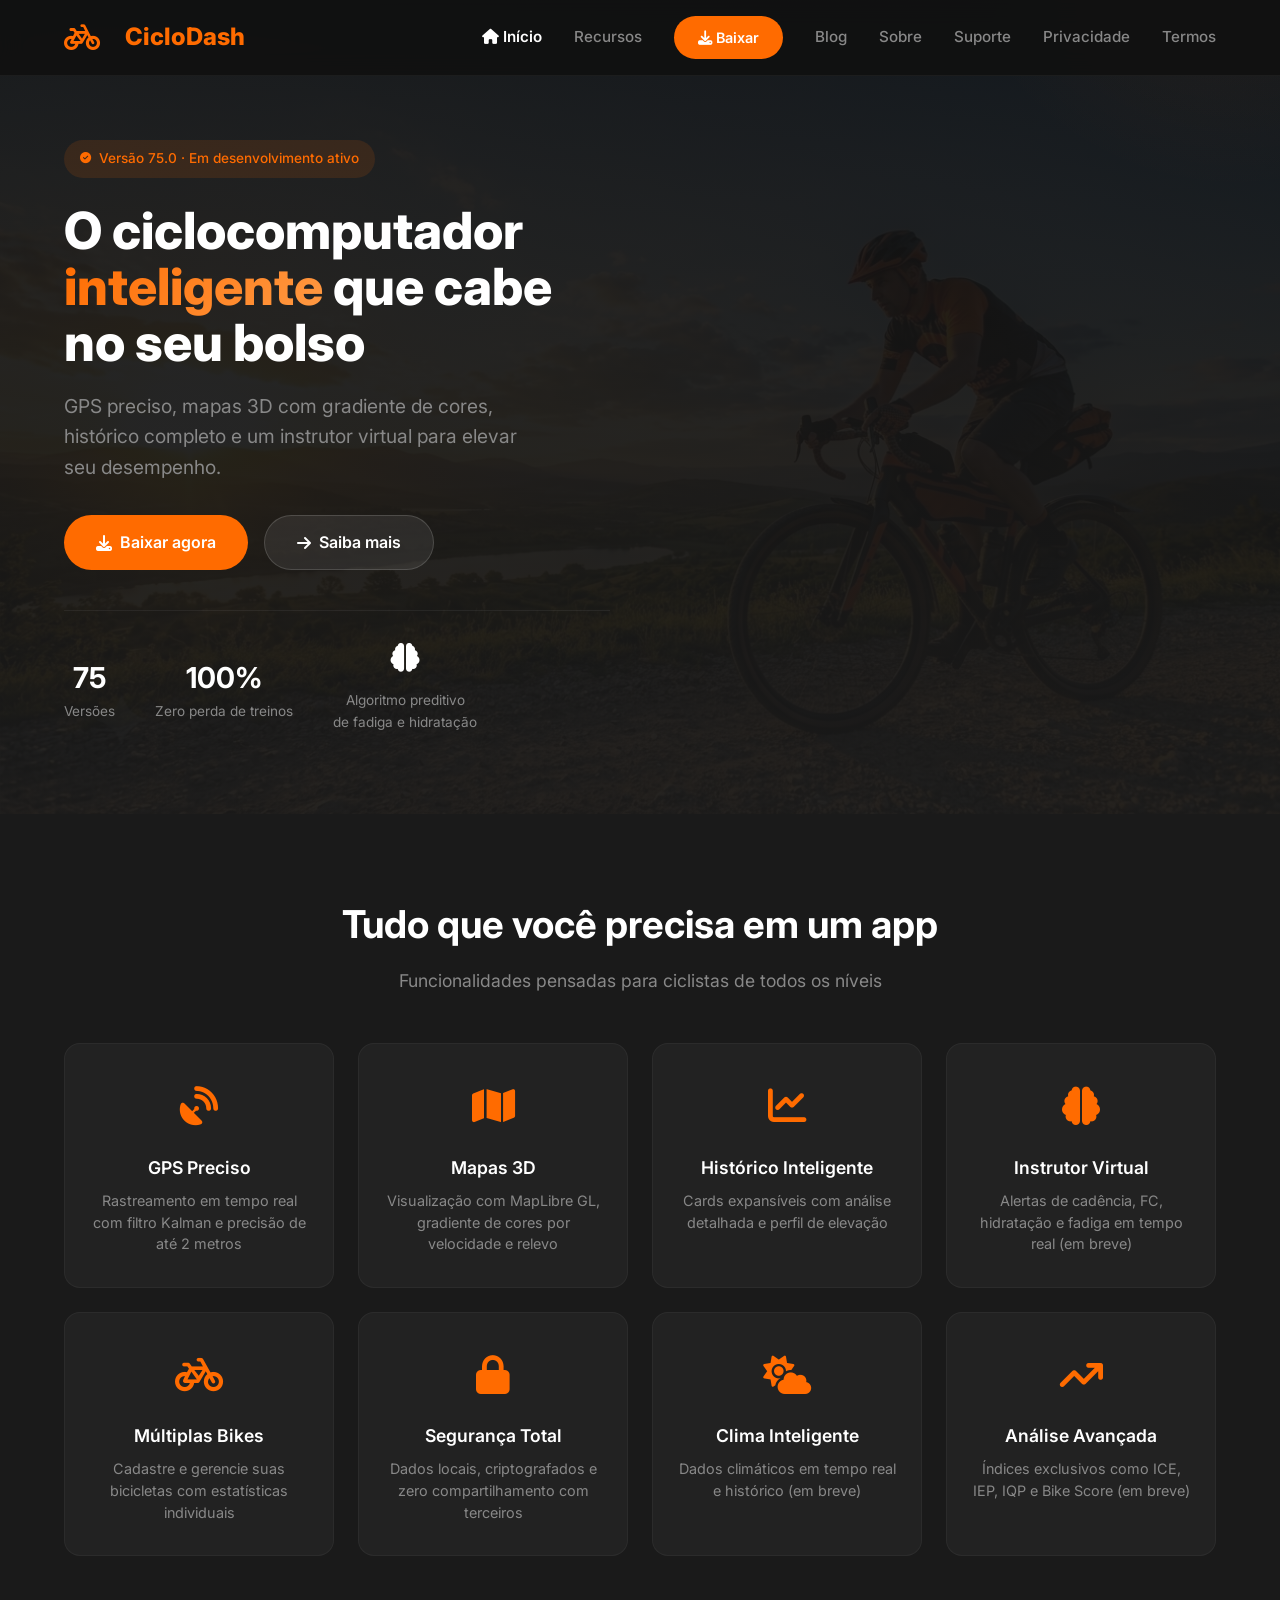
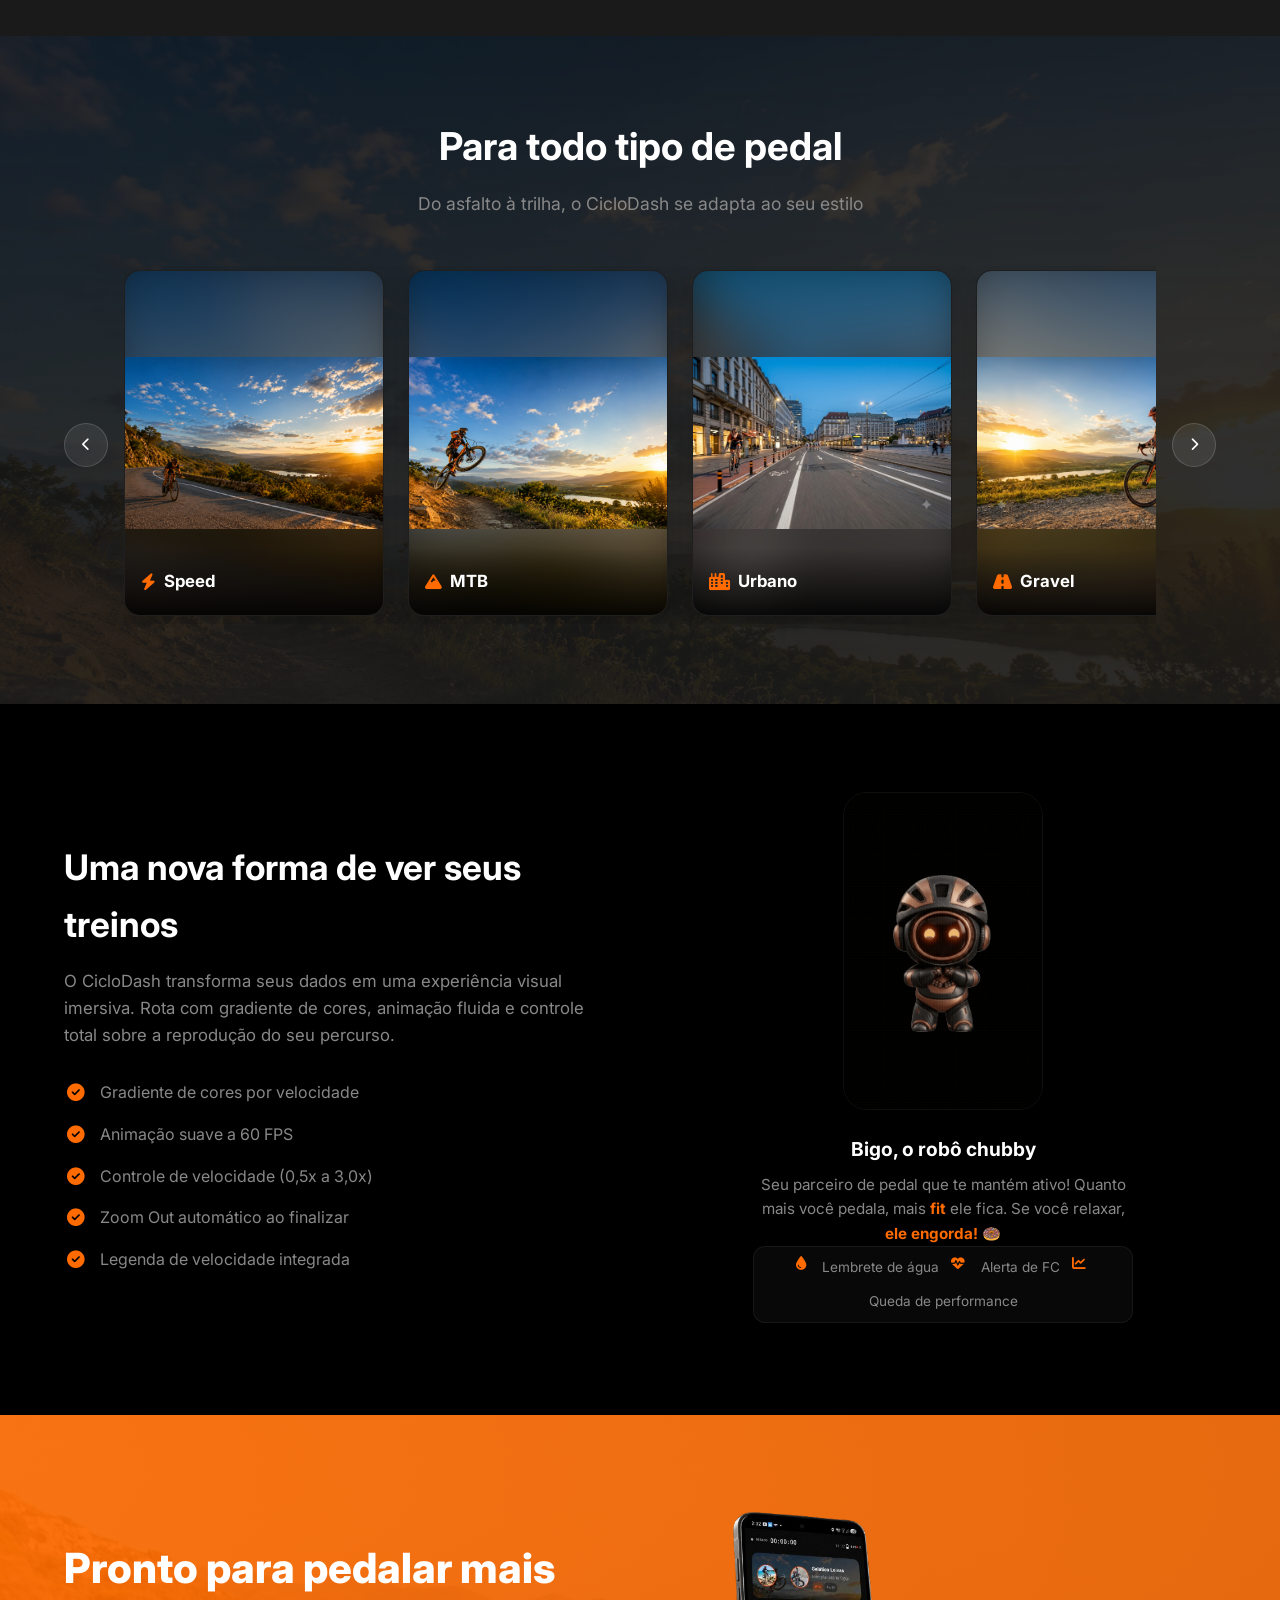
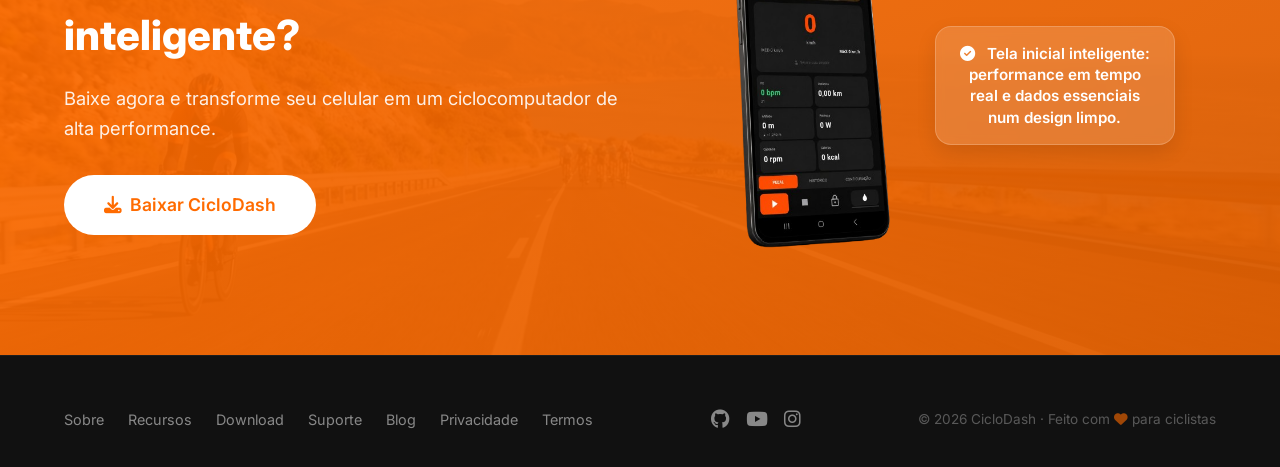
==== commit f6624df2: "Atualização geral do site" ====
--- a/index.html
+++ b/index.html
@@ -256,7 +256,8 @@
                 <div class="bigo-description">
                     <h4>Bigo, o robô chubby</h4>
                     <p>
-                        Seu parceiro de pedal que te mantém ativo! Quanto mais você pedala, mais <strong>fit</strong> ele fica. 
+                        Seu parceiro de pedal que te mantém ativo! Quanto mais você pedala, mais <strong>fit</strong>
+                        ele fica.
                         Se você relaxar, <strong>ele engorda!</strong> 🍩<br>
                         <span class="bigo-functions">
                             <i class="fas fa-droplet"></i> Lembrete de água
@@ -281,11 +282,18 @@
                     <i class="fas fa-download"></i> Baixar CicloDash
                 </a>
             </div>
-            <div class="cta-image">
-                <img src="assets/images/Ciclodash__app.png" alt="CicloDash app screen" />
-            </div>
-        </div>
-    </section>
+
+            <div class="cta-image">  
+                <img src="assets/images/Ciclodash__app.png" alt="CicloDash app screen" />              
+                <div class="cta-callout">
+                    <i class="fas fa-circle-check"></i> Tela inicial inteligente:<br>performance em tempo real e dados
+                    essenciais num design limpo.
+                </div>
+            </div>
+            
+        </div>
+    </section>
+
     <!-- ════════════════════════════════════════════════════════════
              FOOTER
              ════════════════════════════════════════════════════════════ -->
--- a/css/style.css
+++ b/css/style.css
@@ -1964,7 +1964,6 @@
     margin-left: 0; /* Garante que o botão fique alinhado à esquerda */
 }
 
-/* Ajusta a imagem do app */
 .cta-section .cta-image {
     flex: 1;
     display: flex;
@@ -1972,15 +1971,18 @@
     align-items: center;
 }
 
-/* 🔽 AQUI ESTÁ O TAMANHO QUE VOCÊ VAI CONTROLAR 🔽 */
 .cta-section .cta-image img {
     max-width: 100%;
-    max-height: 380px; /* <--- Altere esse valor para diminuir ou aumentar */
+    max-height: 380px;
     height: auto;
     border-radius: 20px;
-    box-shadow: 0 20px 40px rgba(0, 0, 0, 0.3);
     position: relative;
     z-index: 2;
+    transition: transform 0.3s ease;
+}
+
+.cta-section .cta-image img:hover {
+    transform: scale(2.00);
 }
 
 /* ─── RESPONSIVO PARA CELULARES ──────────────────────────────── */
@@ -2006,4 +2008,24 @@
     .cta-section .cta-image img {
         max-height: 350px;
     }
+}
+
+.cta-callout {
+    background: rgba(255, 255, 255, 0.15);
+    -webkit-backdrop-filter: blur(4px);
+    backdrop-filter: blur(4px);
+    color: #fff;
+    padding: 16px 20px;
+    border-radius: 16px;
+    font-size: 0.95rem;
+    font-weight: 600;
+    line-height: 1.4;
+    max-width: 240px;
+    border: 1px solid rgba(255, 255, 255, 0.2);
+    box-shadow: 0 8px 20px rgba(0, 0, 0, 0.1);
+    margin-left: 20px;
+}
+.cta-callout i {
+    color: #fff;
+    margin-right: 8px;
 }
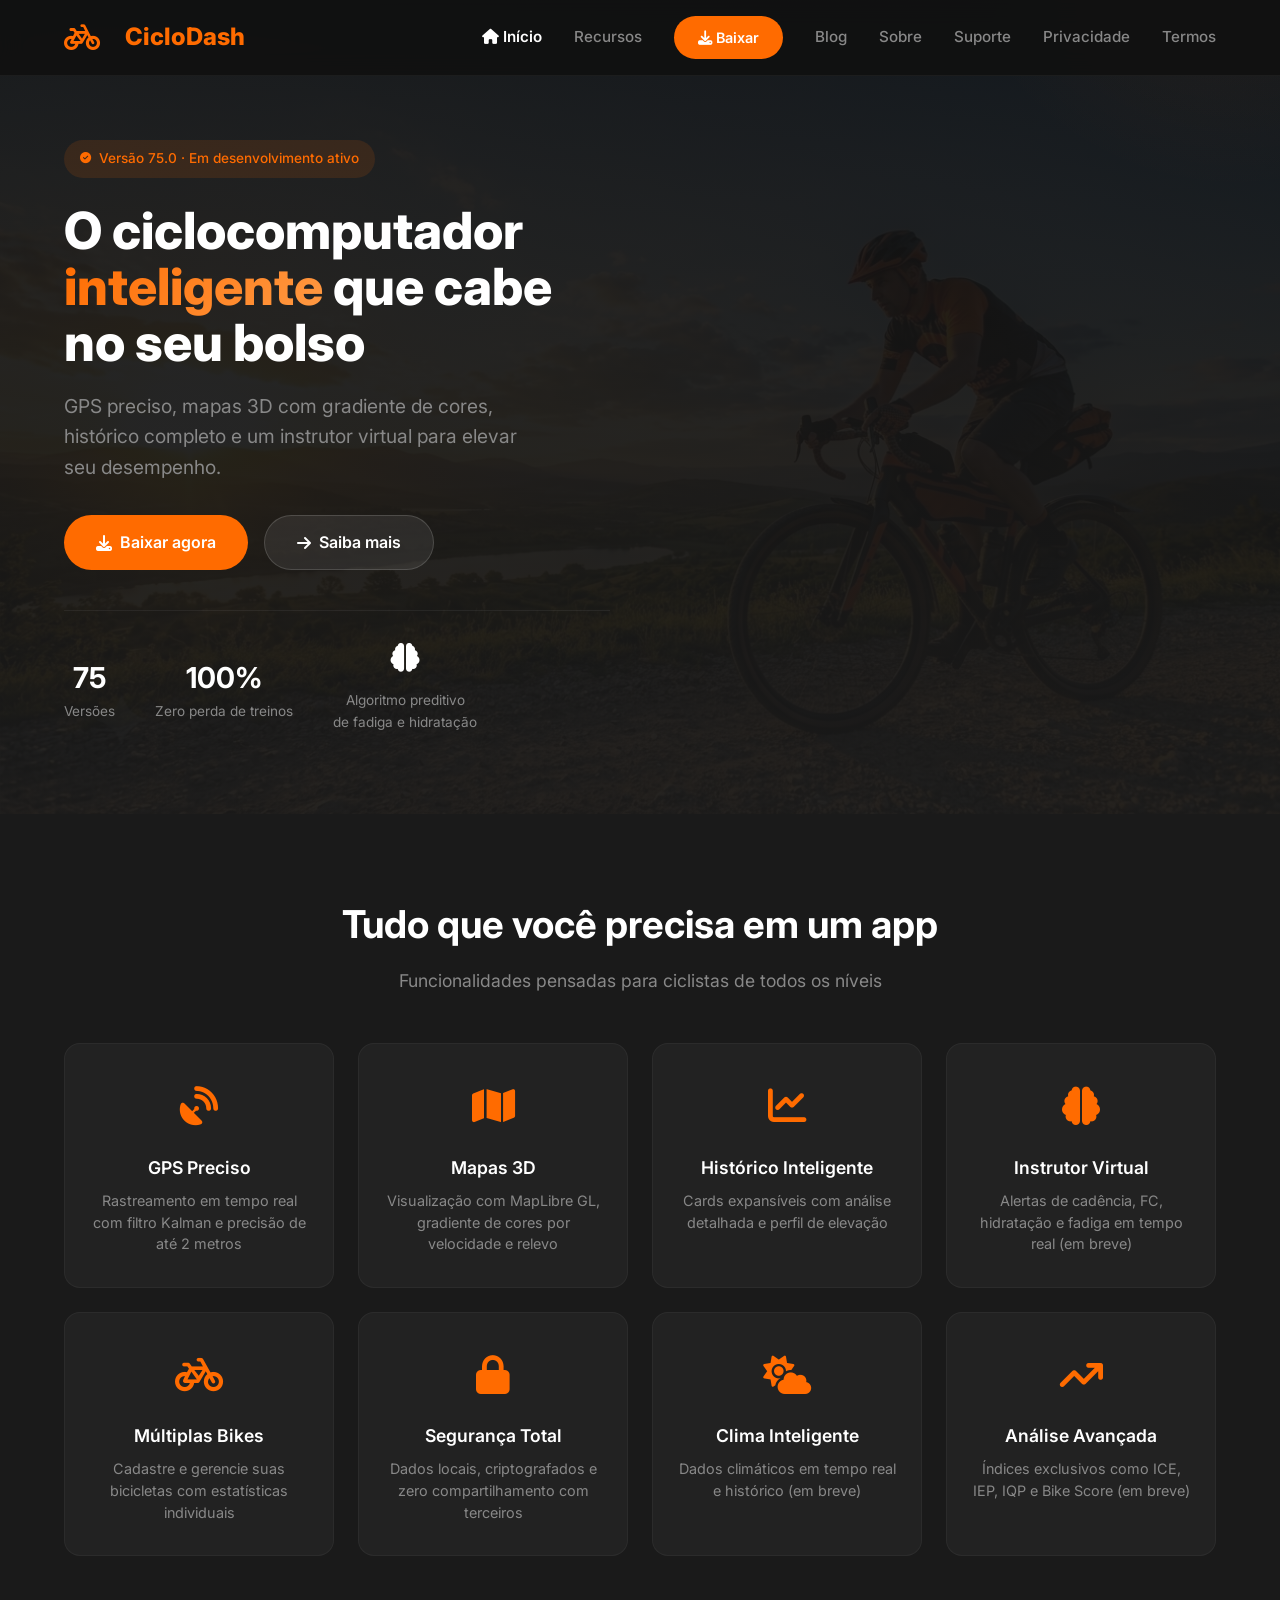
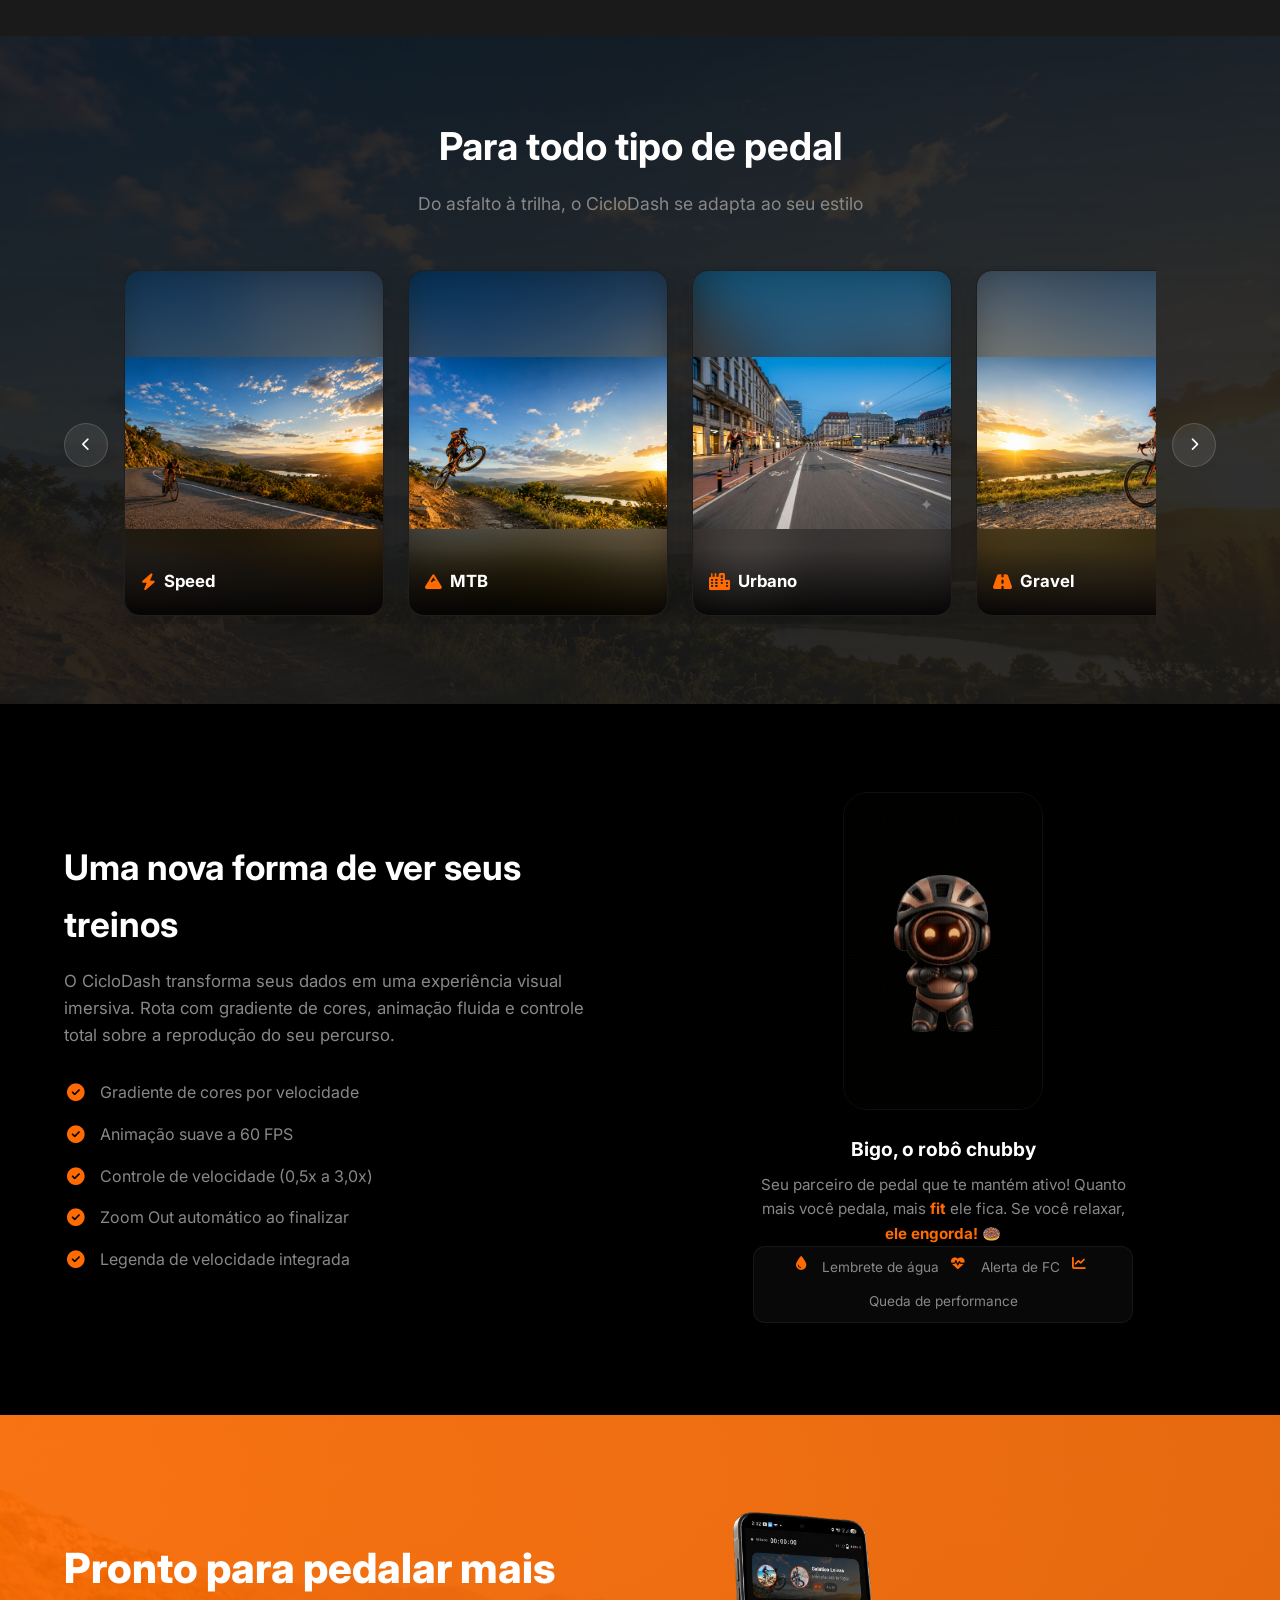
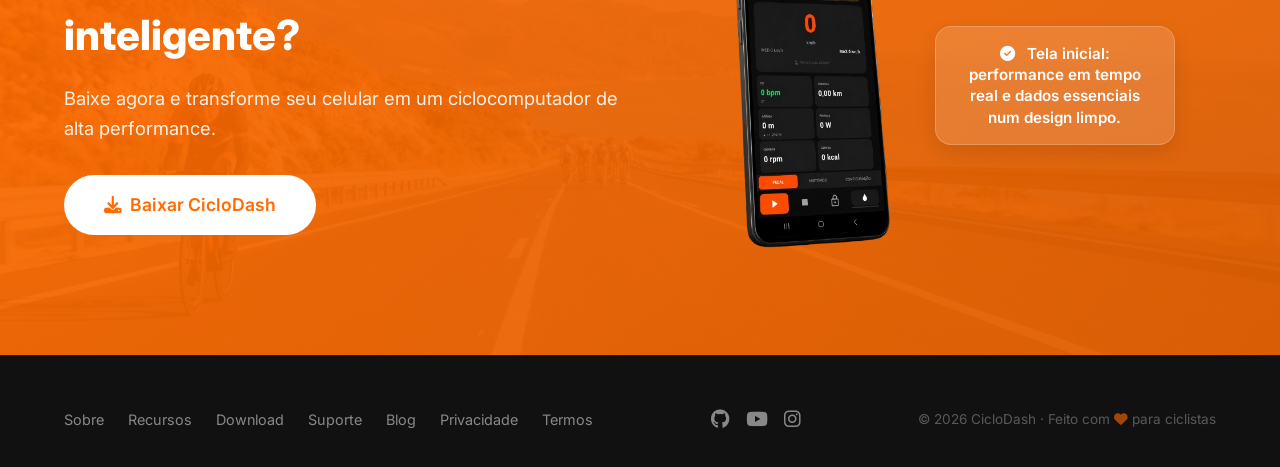
==== commit eef78347: "Atualização geral do site" ====
--- a/index.html
+++ b/index.html
@@ -252,7 +252,6 @@
                 <div class="gif-wrapper">
                     <img src="assets/images/gifs/Gif_5.gif" alt="CicloDash app animado" class="phone-mockup">
                 </div>
-                <!-- DESCRIÇÃO DO BIGO -->
                 <div class="bigo-description">
                     <h4>Bigo, o robô chubby</h4>
                     <p>
@@ -286,7 +285,7 @@
             <div class="cta-image">  
                 <img src="assets/images/Ciclodash__app.png" alt="CicloDash app screen" />              
                 <div class="cta-callout">
-                    <i class="fas fa-circle-check"></i> Tela inicial inteligente:<br>performance em tempo real e dados
+                    <i class="fas fa-circle-check"></i> Tela inicial:<br>performance em tempo real e dados
                     essenciais num design limpo.
                 </div>
             </div>
--- a/css/style.css
+++ b/css/style.css
@@ -1,10 +1,8 @@
-/* ─── CORREÇÃO BACKDROP-FILTER (SAFARI) ─────────────────────── */
 .header {
     -webkit-backdrop-filter: blur(12px);
     backdrop-filter: blur(12px);
 }
 
-/* ─── RESET E VARIÁVEIS ──────────────────────────────────────── */
 * {
     margin: 0;
     padding: 0;
@@ -26,7 +24,6 @@
     --transition: all 0.3s ease;
 }
 
-/* ─── DESTAQUE DO MENU ATIVO ────────────────────────────────── */
 .nav a.active {
     color: var(--white);
     font-weight: 600;
@@ -60,7 +57,6 @@
     padding: 0 24px;
 }
 
-/* ─── BOTÕES (GLOBAL) ────────────────────────────────────────── */
 .btn {
     display: inline-flex;
     align-items: center;
@@ -187,11 +183,19 @@
     cursor: pointer;
 }
 
-/* ─── PAGE HEADER (Para todas as páginas internas) ──────────── */
 .page-header {
     padding: 130px 0 40px;
-    background: var(--black);
+    position: relative;
+    overflow: hidden;
     border-bottom: 1px solid rgba(255, 255, 255, 0.05);
+    background: 
+        linear-gradient(180deg, rgba(17, 17, 17, 0.90) 0%, rgba(26, 26, 26, 0.95) 100%),
+        url('../assets/images/CicloDash_(Speed_2).png') center 30% / cover no-repeat;
+}
+
+.page-header .container {
+    position: relative;
+    z-index: 1;
 }
 
 .page-header .breadcrumb {
@@ -334,7 +338,6 @@
     border: 1px solid rgba(255, 255, 255, 0.02);
 }
 
-/* ─── MOLDE DO MASCOTE ──────────── */
 .gif-wrapper {
     background: #000000;
     border-radius: 32px;
@@ -356,7 +359,6 @@
     display: block;
 }
 
-/* ─── FEATURES (Index) ───────────────────────────────────────── */
 .features {
     padding: 80px 0;
     background: var(--dark);
@@ -420,7 +422,6 @@
     line-height: 1.5;
 }
 
-/* ─── CATEGORIAS (CARROSSEL - Index) ─────────────────────────── */
 .categories-section {
     padding: 80px 0;
     position: relative;
@@ -539,7 +540,6 @@
     }
 }
 
-/* ─── SCREENSHOT (Index) ─────────────────────────────────────── */
 .screenshot-section {
     padding: 80px 0;
     background: #000000;
@@ -597,7 +597,6 @@
     border: 1px solid rgba(255, 255, 255, 0.06);
 }
 
-/* ─── CTA (Index) ────────────────────────────────────────────── */
 .cta-section {
     padding: 80px 0;
     background:
@@ -636,7 +635,6 @@
     font-size: 1.1rem;
 }
 
-/* ─── FOOTER (GLOBAL) ────────────────────────────────────────── */
 .footer {
     padding: 48px 0 32px;
     background: var(--black);
@@ -686,7 +684,6 @@
     opacity: 0.6;
 }
 
-/* ─── ESTILOS PÁGINA SOBRE ───────────────────────────────────── */
 .about-page {
     padding: 40px 0 80px;
 }
@@ -867,7 +864,6 @@
     font-size: 0.9rem;
 }
 
-/* ─── ESTILOS PÁGINA DOWNLOAD ────────────────────────────────── */
 .download-page {
     padding: 40px 0 80px;
 }
@@ -1079,7 +1075,6 @@
     flex-shrink: 0;
 }
 
-/* ─── ESTILOS PÁGINA SUPORTE ─────────────────────────────────── */
 .support-page {
     padding: 40px 0 80px;
 }
@@ -1238,16 +1233,10 @@
     font-size: 1.5rem;
 }
 
-/* ═══════════════════════════════════════════════════════════════
-   ESTILOS PÁGINA TERMOS (Base para a próxima)
-   ═══════════════════════════════════════════════════════════════ */
 .termos-page {
     padding: 40px 0 80px;
 }
 
-/* ═══════════════════════════════════════════════════════════════
-   ESTILOS PÁGINA RECURSOS 
-   ═══════════════════════════════════════════════════════════════ */
 .features-page {
     padding: 40px 0 80px;
 }
@@ -1355,9 +1344,6 @@
     border: 1px solid rgba(255, 255, 255, 0.1);
 }
 
-/* ═══════════════════════════════════════════════════════════════
-   ESTILOS PÁGINA BLOG 
-   ═══════════════════════════════════════════════════════════════ */
 .blog-page {
     padding: 40px 0 80px;
 }
@@ -1444,9 +1430,6 @@
     transform: translateX(4px);
 }
 
-/* ═══════════════════════════════════════════════════════════════
-   ESTILOS PÁGINA PRIVACIDADE (NOVOS - BASEADO NO SEU HTML)
-   ═══════════════════════════════════════════════════════════════ */
 .privacy-page {
     padding: 40px 0 80px;
 }
@@ -1494,7 +1477,6 @@
     color: var(--white);
 }
 
-/* Caixa de Destaque */
 .highlight-box {
     display: flex;
     align-items: flex-start;
@@ -1523,7 +1505,6 @@
     color: var(--orange);
 }
 
-/* Tabela de Permissões */
 .permissions-table {
     width: 100%;
     border-collapse: collapse;
@@ -1568,8 +1549,6 @@
     white-space: nowrap;
 }
 
-
-/* ─── RESPONSIVO (GLOBAL) ────────────────────────────────────── */
 @media (max-width: 1024px) {
     .hero .container {
         grid-template-columns: 1fr;
@@ -1776,9 +1755,6 @@
     }
 }
 
-/* ─── CORREÇÃO HERO STATS (ÍCONE E CENTRALIZAÇÃO) ──────────── */
-
-/* 1. Para garantir que os 3 itens fiquem alinhados ao centro */
 .hero-stats .stat {
     text-align: center !important;
     display: flex;
@@ -1787,24 +1763,18 @@
     justify-content: center;
 }
 
-/* 2. Para aumentar o tamanho do ícone e DAR O ESPAÇO (margem) */
 .hero-stats .stat .fi-icon {
     display: block;
     font-size: 1.8rem;
-    /* Tamanho do ícone */
     color: var(--white);
     margin-bottom: 17px;
-    /* ⬅️ AQUI ESTÁ O ESPAÇO QUE VOCÊ QUER (aumente ou diminua esse valor) */
     line-height: 1;
 }
 
-/* 3. Ajuste fino do label */
 .hero-stats .stat .stat-label {
     font-size: 0.85rem;
     color: var(--gray-light);
 }
-
-/* ─── ESTILOS PÁGINA TERMOS (NOVOS - BASEADO NO SEU HTML) ──── */
 
 .terms-page {
     padding: 40px 0 80px;
@@ -1853,13 +1823,11 @@
     color: var(--white);
 }
 
-/* Caixa de Aviso (Amarela) */
 .warning-box {
     display: flex;
     align-items: flex-start;
     gap: 16px;
     background: rgba(250, 204, 21, 0.08);
-    /* Fundo amarelo translúcido */
     border: 1px solid rgba(250, 204, 21, 0.15);
     border-radius: var(--radius);
     padding: 24px;
@@ -1882,10 +1850,8 @@
 
 .warning-box p strong {
     color: #facc15;
-    /* Cor do texto em negrito amarelo */
-}
-
-/* ─── DESCRIÇÃO DO BIGO (MASCOTE) ───────────────────────────── */
+}
+
 .bigo-description {
     text-align: center;
     max-width: 380px;
@@ -1937,10 +1903,6 @@
     align-items: center;
     justify-content: center;
 }
-
-/* ─── AJUSTE DA SEÇÃO CTA COM IMAGEM DO APP ─────────────────── */
-
-/* Muda o container para usar Flexbox, colocando texto à esquerda e imagem à direita */
 .cta-section .container {
     display: flex;
     flex-direction: row;
@@ -1949,19 +1911,18 @@
     gap: 40px;
 }
 
-/* Ajusta o conteúdo do texto */
 .cta-section .cta-content {
     flex: 1;
-    text-align: left; /* Alinha o texto à esquerda para dar espaço à imagem */
+    text-align: left;
 }
 
 .cta-section .cta-content h2,
 .cta-section .cta-content p {
-    max-width: 600px; /* Limita a largura do texto para não esticar demais */
+    max-width: 600px;
 }
 
 .cta-section .cta-content .btn {
-    margin-left: 0; /* Garante que o botão fique alinhado à esquerda */
+    margin-left: 0;
 }
 
 .cta-section .cta-image {
@@ -1978,14 +1939,23 @@
     border-radius: 20px;
     position: relative;
     z-index: 2;
-    transition: transform 0.3s ease;
-}
+    transition: transform 0.2s ease;
+}
+
 
 .cta-section .cta-image img:hover {
-    transform: scale(2.00);
-}
-
-/* ─── RESPONSIVO PARA CELULARES ──────────────────────────────── */
+    animation: vibrate-zoom 0.6s ease-in-out infinite;
+}
+
+@keyframes vibrate-zoom {
+    0%   { transform: scale(1) translate(0, 0); }
+    20%  { transform: scale(1.05) translate(-2px, 2px); }
+    40%  { transform: scale(1.05) translate(2px, -2px); }
+    60%  { transform: scale(1.05) translate(-2px, -2px); }
+    80%  { transform: scale(1.05) translate(2px, 2px); }
+    100% { transform: scale(1) translate(0, 0); }
+}
+
 @media (max-width: 768px) {
     .cta-section .container {
         flex-direction: column;
@@ -2002,7 +1972,7 @@
     }
 
     .cta-section .cta-content .btn {
-        margin: 0 auto; /* Centraliza o botão no celular */
+        margin: 0 auto;
     }
 
     .cta-section .cta-image img {
